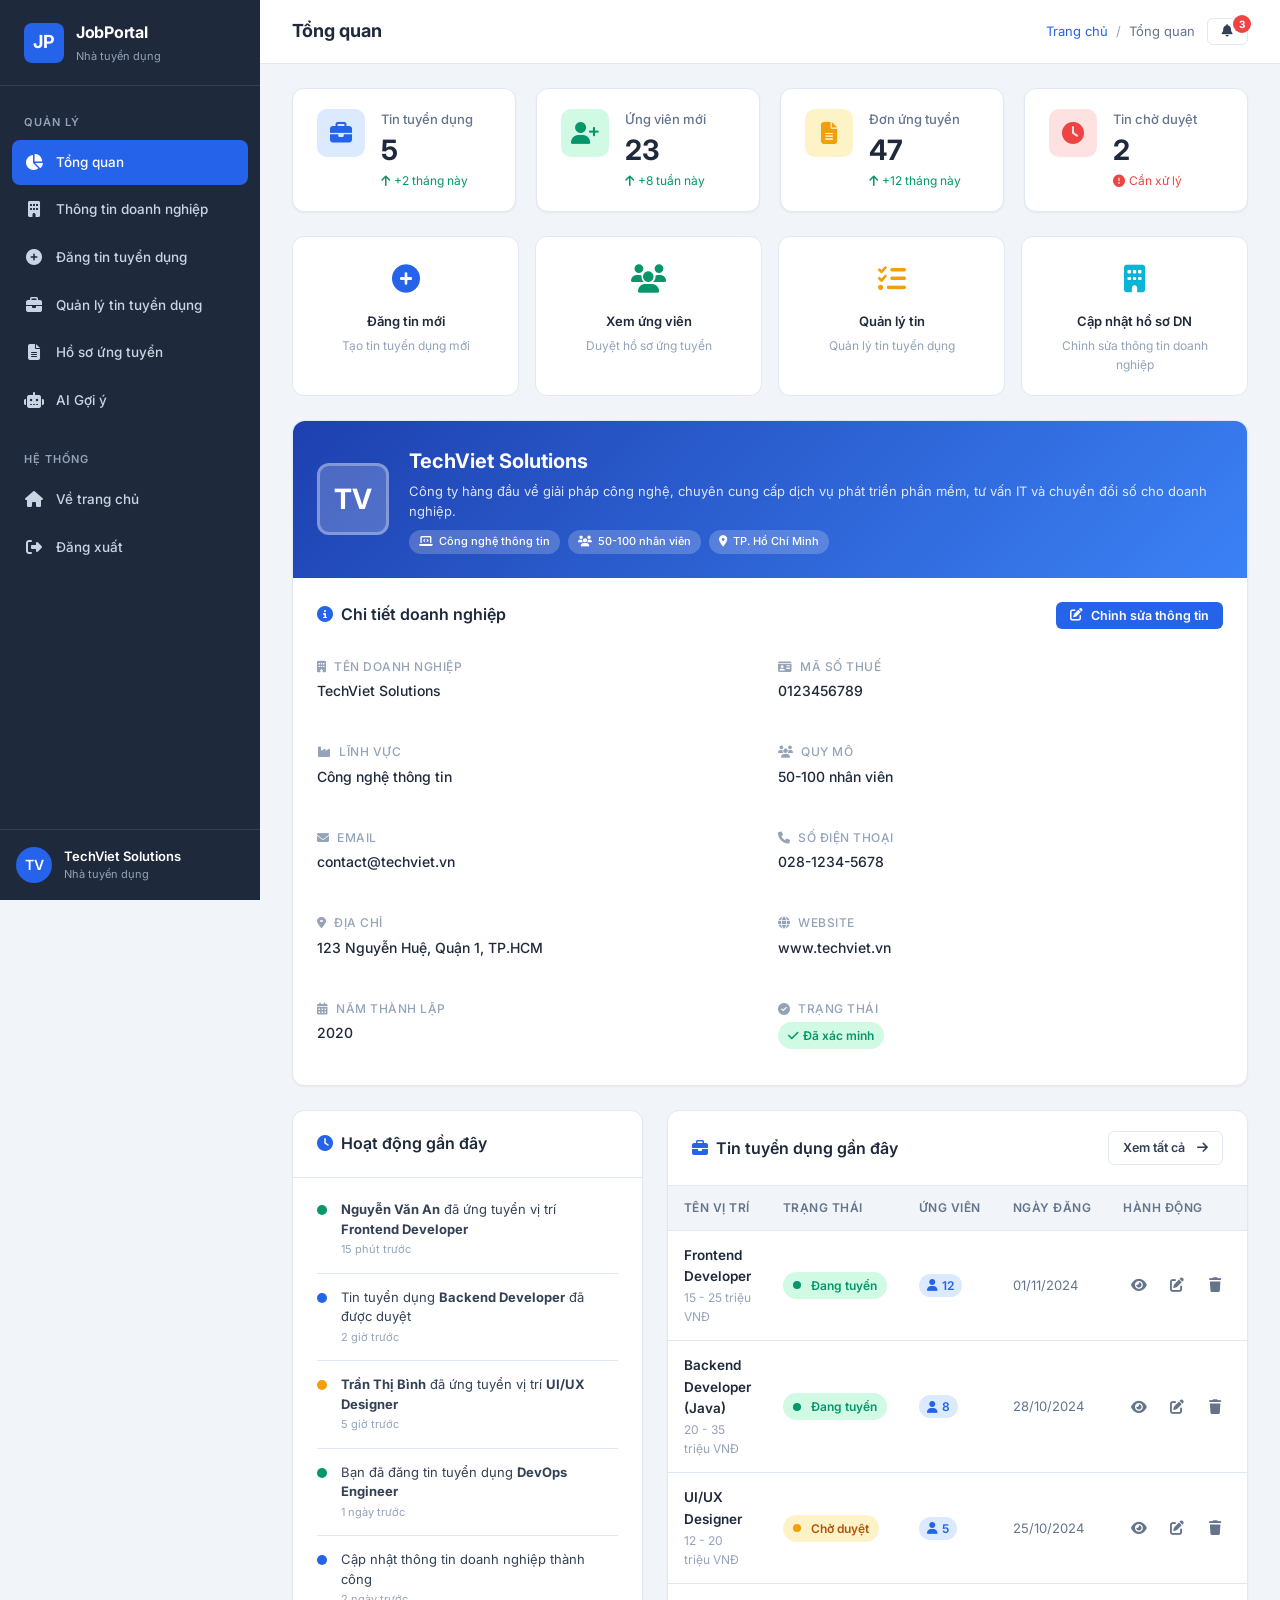
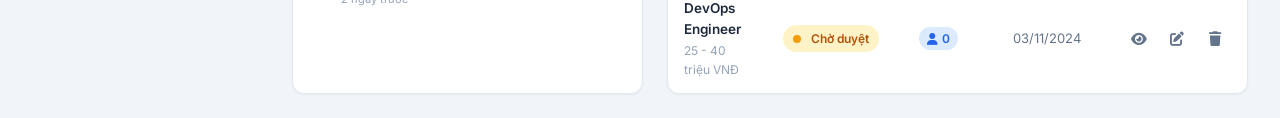
==== frontend/pages/company/dashboard.html @ b089b998 "feat(TV2): Hoàn thiện giao diện Doanh nghiệp và Tuyển dụng" ====
<!DOCTYPE html>
<html lang="vi">
<head>
  <meta charset="UTF-8">
  <meta name="viewport" content="width=device-width, initial-scale=1.0">
  <title>Tổng quan - Nhà tuyển dụng | JobPortal</title>
  <link rel="stylesheet" href="https://cdnjs.cloudflare.com/ajax/libs/font-awesome/6.5.1/css/all.min.css">
  <link rel="stylesheet" href="../../assets/css/style.css">
  <link rel="stylesheet" href="../../assets/css/company.css">
</head>
<body>
  <div class="layout">
    <!-- ========== SIDEBAR ========== -->
    <aside class="sidebar" id="sidebar">
      <div class="sidebar-brand">
        <div class="brand-icon">JP</div>
        <div>
          <h2>JobPortal</h2>
          <span>Nhà tuyển dụng</span>
        </div>
      </div>

      <nav class="sidebar-nav">
        <div class="nav-label">Quản lý</div>
        <a href="dashboard.html" class="active">
          <span class="nav-icon"><i class="fas fa-chart-pie"></i></span>
          Tổng quan
        </a>
        <a href="dashboard.html#company-info">
          <span class="nav-icon"><i class="fas fa-building"></i></span>
          Thông tin doanh nghiệp
        </a>
        <a href="post-job.html">
          <span class="nav-icon"><i class="fas fa-plus-circle"></i></span>
          Đăng tin tuyển dụng
        </a>
        <a href="manage-jobs.html">
          <span class="nav-icon"><i class="fas fa-briefcase"></i></span>
          Quản lý tin tuyển dụng
        </a>
        <a href="applications.html">
          <span class="nav-icon"><i class="fas fa-file-alt"></i></span>
          Hồ sơ ứng tuyển
        </a>
        <a href="ai-recommend.html">
          <span class="nav-icon"><i class="fas fa-robot"></i></span>
          AI Gợi ý
        </a>

        <div class="nav-label" style="margin-top: 16px;">Hệ thống</div>
        <a href="../../index.html">
          <span class="nav-icon"><i class="fas fa-home"></i></span>
          Về trang chủ
        </a>
        <a href="../auth/login.html">
          <span class="nav-icon"><i class="fas fa-sign-out-alt"></i></span>
          Đăng xuất
        </a>
      </nav>

      <div class="sidebar-user">
        <div class="user-avatar">TV</div>
        <div class="user-info">
          <div class="name">TechViet Solutions</div>
          <div class="role">Nhà tuyển dụng</div>
        </div>
      </div>
    </aside>

    <!-- ========== MAIN CONTENT ========== -->
    <main class="main-content">
      <!-- Top Header -->
      <header class="top-header">
        <div>
          <button class="btn-ghost sidebar-toggle" id="sidebarToggle" style="display:none; margin-right:8px; font-size:18px;">
            <i class="fas fa-bars"></i>
          </button>
          <h1 class="page-title">Tổng quan</h1>
        </div>
        <div class="header-actions">
          <div class="breadcrumb">
            <a href="../../index.html">Trang chủ</a>
            <span class="separator">/</span>
            <span>Tổng quan</span>
          </div>
          <button class="btn btn-sm btn-outline" id="headerNotifBtn" style="position: relative;">
            <i class="fas fa-bell"></i>
            <span style="position:absolute;top:-4px;right:-4px;width:18px;height:18px;background:var(--danger);color:#fff;border-radius:50%;font-size:10px;display:flex;align-items:center;justify-content:center;font-weight:700;">3</span>
          </button>
        </div>
      </header>

      <!-- Page Content -->
      <div class="page-content">

        <!-- ===== SECTION 1: Stats Overview ===== -->
        <div class="stats-grid">
          <div class="stat-card">
            <div class="stat-icon blue">
              <i class="fas fa-briefcase"></i>
            </div>
            <div class="stat-info">
              <h4>Tin tuyển dụng</h4>
              <div class="stat-value">5</div>
              <div class="stat-change positive">
                <i class="fas fa-arrow-up"></i> +2 tháng này
              </div>
            </div>
          </div>

          <div class="stat-card">
            <div class="stat-icon green">
              <i class="fas fa-user-plus"></i>
            </div>
            <div class="stat-info">
              <h4>Ứng viên mới</h4>
              <div class="stat-value">23</div>
              <div class="stat-change positive">
                <i class="fas fa-arrow-up"></i> +8 tuần này
              </div>
            </div>
          </div>

          <div class="stat-card">
            <div class="stat-icon yellow">
              <i class="fas fa-file-alt"></i>
            </div>
            <div class="stat-info">
              <h4>Đơn ứng tuyển</h4>
              <div class="stat-value">47</div>
              <div class="stat-change positive">
                <i class="fas fa-arrow-up"></i> +12 tháng này
              </div>
            </div>
          </div>

          <div class="stat-card">
            <div class="stat-icon red">
              <i class="fas fa-clock"></i>
            </div>
            <div class="stat-info">
              <h4>Tin chờ duyệt</h4>
              <div class="stat-value">2</div>
              <div class="stat-change negative">
                <i class="fas fa-exclamation-circle"></i> Cần xử lý
              </div>
            </div>
          </div>
        </div>

        <!-- ===== SECTION 2: Quick Actions ===== -->
        <div class="quick-actions">
          <a href="post-job.html" class="quick-action-card">
            <div class="qa-icon" style="color: var(--primary);">
              <i class="fas fa-plus-circle"></i>
            </div>
            <h4>Đăng tin mới</h4>
            <p>Tạo tin tuyển dụng mới</p>
          </a>

          <a href="applications.html" class="quick-action-card">
            <div class="qa-icon" style="color: var(--secondary);">
              <i class="fas fa-users"></i>
            </div>
            <h4>Xem ứng viên</h4>
            <p>Duyệt hồ sơ ứng tuyển</p>
          </a>

          <a href="manage-jobs.html" class="quick-action-card">
            <div class="qa-icon" style="color: var(--warning);">
              <i class="fas fa-tasks"></i>
            </div>
            <h4>Quản lý tin</h4>
            <p>Quản lý tin tuyển dụng</p>
          </a>

          <a href="#company-info" class="quick-action-card" onclick="scrollToCompanyInfo()">
            <div class="qa-icon" style="color: var(--info);">
              <i class="fas fa-building"></i>
            </div>
            <h4>Cập nhật hồ sơ DN</h4>
            <p>Chỉnh sửa thông tin doanh nghiệp</p>
          </a>
        </div>

        <!-- ===== SECTION 3: Company Profile (Thông tin doanh nghiệp) ===== -->
        <div class="card mb-24" id="company-info">
          <!-- Company Header with Gradient -->
          <div class="company-info-header">
            <div class="company-avatar">TV</div>
            <div class="company-meta">
              <h2>TechViet Solutions</h2>
              <p>Công ty hàng đầu về giải pháp công nghệ, chuyên cung cấp dịch vụ phát triển phần mềm, tư vấn IT và chuyển đổi số cho doanh nghiệp.</p>
              <div class="company-tags">
                <span class="tag"><i class="fas fa-laptop-code"></i>&nbsp; Công nghệ thông tin</span>
                <span class="tag"><i class="fas fa-users"></i>&nbsp; 50-100 nhân viên</span>
                <span class="tag"><i class="fas fa-map-marker-alt"></i>&nbsp; TP. Hồ Chí Minh</span>
              </div>
            </div>
          </div>

          <!-- Company Detail Body -->
          <div class="card-body">
            <div class="section-header mb-16">
              <h3><i class="fas fa-info-circle" style="color: var(--primary); margin-right: 8px;"></i>Chi tiết doanh nghiệp</h3>
              <button class="btn btn-sm btn-primary" id="editCompanyBtn" onclick="openEditModal()">
                <i class="fas fa-edit"></i> Chỉnh sửa thông tin
              </button>
            </div>

            <div class="company-detail-grid">
              <div class="company-detail-item">
                <div class="detail-label"><i class="fas fa-building" style="margin-right: 4px;"></i> Tên doanh nghiệp</div>
                <div class="detail-value" id="display-companyName">TechViet Solutions</div>
              </div>
              <div class="company-detail-item">
                <div class="detail-label"><i class="fas fa-id-card" style="margin-right: 4px;"></i> Mã số thuế</div>
                <div class="detail-value" id="display-taxCode">0123456789</div>
              </div>
              <div class="company-detail-item">
                <div class="detail-label"><i class="fas fa-industry" style="margin-right: 4px;"></i> Lĩnh vực</div>
                <div class="detail-value" id="display-industry">Công nghệ thông tin</div>
              </div>
              <div class="company-detail-item">
                <div class="detail-label"><i class="fas fa-users" style="margin-right: 4px;"></i> Quy mô</div>
                <div class="detail-value" id="display-companySize">50-100 nhân viên</div>
              </div>
              <div class="company-detail-item">
                <div class="detail-label"><i class="fas fa-envelope" style="margin-right: 4px;"></i> Email</div>
                <div class="detail-value" id="display-email">contact@techviet.vn</div>
              </div>
              <div class="company-detail-item">
                <div class="detail-label"><i class="fas fa-phone" style="margin-right: 4px;"></i> Số điện thoại</div>
                <div class="detail-value" id="display-phone">028-1234-5678</div>
              </div>
              <div class="company-detail-item">
                <div class="detail-label"><i class="fas fa-map-marker-alt" style="margin-right: 4px;"></i> Địa chỉ</div>
                <div class="detail-value" id="display-address">123 Nguyễn Huệ, Quận 1, TP.HCM</div>
              </div>
              <div class="company-detail-item">
                <div class="detail-label"><i class="fas fa-globe" style="margin-right: 4px;"></i> Website</div>
                <div class="detail-value" id="display-website">www.techviet.vn</div>
              </div>
              <div class="company-detail-item">
                <div class="detail-label"><i class="fas fa-calendar-alt" style="margin-right: 4px;"></i> Năm thành lập</div>
                <div class="detail-value" id="display-founded">2020</div>
              </div>
              <div class="company-detail-item">
                <div class="detail-label"><i class="fas fa-check-circle" style="margin-right: 4px;"></i> Trạng thái</div>
                <div class="detail-value"><span class="badge badge-success"><i class="fas fa-check"></i> Đã xác minh</span></div>
              </div>
            </div>
          </div>
        </div>

        <!-- ===== SECTION 4 & 5: Bottom Grid (Activity + Recent Jobs) ===== -->
        <div style="display: grid; grid-template-columns: 1fr 1.6fr; gap: 24px;">

          <!-- SECTION 4: Recent Activity -->
          <div class="card">
            <div class="card-header">
              <h3><i class="fas fa-clock" style="color: var(--primary); margin-right: 8px;"></i>Hoạt động gần đây</h3>
            </div>
            <div class="card-body" style="padding: 8px 24px;">
              <div class="activity-list">
                <div class="activity-item">
                  <div class="activity-dot green"></div>
                  <div class="activity-content">
                    <p><strong>Nguyễn Văn An</strong> đã ứng tuyển vị trí <strong>Frontend Developer</strong></p>
                    <div class="activity-time">15 phút trước</div>
                  </div>
                </div>
                <div class="activity-item">
                  <div class="activity-dot blue"></div>
                  <div class="activity-content">
                    <p>Tin tuyển dụng <strong>Backend Developer</strong> đã được duyệt</p>
                    <div class="activity-time">2 giờ trước</div>
                  </div>
                </div>
                <div class="activity-item">
                  <div class="activity-dot yellow"></div>
                  <div class="activity-content">
                    <p><strong>Trần Thị Bình</strong> đã ứng tuyển vị trí <strong>UI/UX Designer</strong></p>
                    <div class="activity-time">5 giờ trước</div>
                  </div>
                </div>
                <div class="activity-item">
                  <div class="activity-dot green"></div>
                  <div class="activity-content">
                    <p>Bạn đã đăng tin tuyển dụng <strong>DevOps Engineer</strong></p>
                    <div class="activity-time">1 ngày trước</div>
                  </div>
                </div>
                <div class="activity-item">
                  <div class="activity-dot blue"></div>
                  <div class="activity-content">
                    <p>Cập nhật thông tin doanh nghiệp thành công</p>
                    <div class="activity-time">2 ngày trước</div>
                  </div>
                </div>
              </div>
            </div>
          </div>

          <!-- SECTION 5: Recent Job Postings -->
          <div class="card">
            <div class="card-header">
              <h3><i class="fas fa-briefcase" style="color: var(--primary); margin-right: 8px;"></i>Tin tuyển dụng gần đây</h3>
              <a href="manage-jobs.html" class="btn btn-sm btn-outline">
                Xem tất cả <i class="fas fa-arrow-right" style="margin-left: 4px;"></i>
              </a>
            </div>
            <div class="card-body" style="padding: 0;">
              <div class="table-wrapper">
                <table class="data-table">
                  <thead>
                    <tr>
                      <th>Tên vị trí</th>
                      <th>Trạng thái</th>
                      <th>Ứng viên</th>
                      <th>Ngày đăng</th>
                      <th>Hành động</th>
                    </tr>
                  </thead>
                  <tbody>
                    <tr>
                      <td>
                        <div style="font-weight: 600; color: var(--dark);">Frontend Developer</div>
                        <div style="font-size: 12px; color: var(--text-muted);">15 - 25 triệu VNĐ</div>
                      </td>
                      <td><span class="badge badge-success"><span class="job-status-dot active"></span>Đang tuyển</span></td>
                      <td><span class="app-count"><i class="fas fa-user"></i> 12</span></td>
                      <td style="color: var(--text-secondary); font-size: 13px;">01/11/2024</td>
                      <td>
                        <div class="action-btns">
                          <button class="action-btn" title="Xem chi tiết"><i class="fas fa-eye"></i></button>
                          <button class="action-btn" title="Chỉnh sửa"><i class="fas fa-edit"></i></button>
                          <button class="action-btn delete" title="Xóa"><i class="fas fa-trash"></i></button>
                        </div>
                      </td>
                    </tr>
                    <tr>
                      <td>
                        <div style="font-weight: 600; color: var(--dark);">Backend Developer (Java)</div>
                        <div style="font-size: 12px; color: var(--text-muted);">20 - 35 triệu VNĐ</div>
                      </td>
                      <td><span class="badge badge-success"><span class="job-status-dot active"></span>Đang tuyển</span></td>
                      <td><span class="app-count"><i class="fas fa-user"></i> 8</span></td>
                      <td style="color: var(--text-secondary); font-size: 13px;">28/10/2024</td>
                      <td>
                        <div class="action-btns">
                          <button class="action-btn" title="Xem chi tiết"><i class="fas fa-eye"></i></button>
                          <button class="action-btn" title="Chỉnh sửa"><i class="fas fa-edit"></i></button>
                          <button class="action-btn delete" title="Xóa"><i class="fas fa-trash"></i></button>
                        </div>
                      </td>
                    </tr>
                    <tr>
                      <td>
                        <div style="font-weight: 600; color: var(--dark);">UI/UX Designer</div>
                        <div style="font-size: 12px; color: var(--text-muted);">12 - 20 triệu VNĐ</div>
                      </td>
                      <td><span class="badge badge-warning"><span class="job-status-dot pending"></span>Chờ duyệt</span></td>
                      <td><span class="app-count"><i class="fas fa-user"></i> 5</span></td>
                      <td style="color: var(--text-secondary); font-size: 13px;">25/10/2024</td>
                      <td>
                        <div class="action-btns">
                          <button class="action-btn" title="Xem chi tiết"><i class="fas fa-eye"></i></button>
                          <button class="action-btn" title="Chỉnh sửa"><i class="fas fa-edit"></i></button>
                          <button class="action-btn delete" title="Xóa"><i class="fas fa-trash"></i></button>
                        </div>
                      </td>
                    </tr>
                    <tr>
                      <td>
                        <div style="font-weight: 600; color: var(--dark);">DevOps Engineer</div>
                        <div style="font-size: 12px; color: var(--text-muted);">25 - 40 triệu VNĐ</div>
                      </td>
                      <td><span class="badge badge-warning"><span class="job-status-dot pending"></span>Chờ duyệt</span></td>
                      <td><span class="app-count"><i class="fas fa-user"></i> 0</span></td>
                      <td style="color: var(--text-secondary); font-size: 13px;">03/11/2024</td>
                      <td>
                        <div class="action-btns">
                          <button class="action-btn" title="Xem chi tiết"><i class="fas fa-eye"></i></button>
                          <button class="action-btn" title="Chỉnh sửa"><i class="fas fa-edit"></i></button>
                          <button class="action-btn delete" title="Xóa"><i class="fas fa-trash"></i></button>
                        </div>
                      </td>
                    </tr>
                  </tbody>
                </table>
              </div>
            </div>
          </div>
        </div>

      </div><!-- /.page-content -->
    </main>
  </div><!-- /.layout -->

  <!-- ========== MODAL: Chỉnh sửa thông tin doanh nghiệp ========== -->
  <div class="modal-overlay" id="editCompanyModal">
    <div class="modal" style="max-width: 640px;">
      <div class="modal-header">
        <h3><i class="fas fa-building" style="color: var(--primary); margin-right: 8px;"></i>Chỉnh sửa thông tin doanh nghiệp</h3>
        <button class="modal-close" onclick="closeEditModal()">
          <i class="fas fa-times"></i>
        </button>
      </div>
      <div class="modal-body">
        <form id="editCompanyForm" onsubmit="saveCompanyInfo(event)">
          <div class="form-row">
            <div class="form-group">
              <label>Tên doanh nghiệp <span class="required">*</span></label>
              <input type="text" class="form-control" id="edit-companyName" value="TechViet Solutions" required>
            </div>
            <div class="form-group">
              <label>Mã số thuế <span class="required">*</span></label>
              <input type="text" class="form-control" id="edit-taxCode" value="0123456789" required>
            </div>
          </div>

          <div class="form-row">
            <div class="form-group">
              <label>Lĩnh vực <span class="required">*</span></label>
              <select class="form-control" id="edit-industry">
                <option value="Công nghệ thông tin" selected>Công nghệ thông tin</option>
                <option value="Tài chính - Ngân hàng">Tài chính - Ngân hàng</option>
                <option value="Giáo dục - Đào tạo">Giáo dục - Đào tạo</option>
                <option value="Y tế - Sức khỏe">Y tế - Sức khỏe</option>
                <option value="Xây dựng - Bất động sản">Xây dựng - Bất động sản</option>
                <option value="Thương mại - Dịch vụ">Thương mại - Dịch vụ</option>
                <option value="Sản xuất - Chế tạo">Sản xuất - Chế tạo</option>
                <option value="Truyền thông - Marketing">Truyền thông - Marketing</option>
                <option value="Khác">Khác</option>
              </select>
            </div>
            <div class="form-group">
              <label>Quy mô <span class="required">*</span></label>
              <select class="form-control" id="edit-companySize">
                <option value="1-10 nhân viên">1-10 nhân viên</option>
                <option value="11-50 nhân viên">11-50 nhân viên</option>
                <option value="50-100 nhân viên" selected>50-100 nhân viên</option>
                <option value="100-300 nhân viên">100-300 nhân viên</option>
                <option value="300-500 nhân viên">300-500 nhân viên</option>
                <option value="500-1000 nhân viên">500-1000 nhân viên</option>
                <option value="Trên 1000 nhân viên">Trên 1000 nhân viên</option>
              </select>
            </div>
          </div>

          <div class="form-row">
            <div class="form-group">
              <label>Email <span class="required">*</span></label>
              <input type="email" class="form-control" id="edit-email" value="contact@techviet.vn" required>
            </div>
            <div class="form-group">
              <label>Số điện thoại <span class="required">*</span></label>
              <input type="tel" class="form-control" id="edit-phone" value="028-1234-5678" required>
            </div>
          </div>

          <div class="form-group">
            <label>Địa chỉ <span class="required">*</span></label>
            <input type="text" class="form-control" id="edit-address" value="123 Nguyễn Huệ, Quận 1, TP.HCM" required>
          </div>

          <div class="form-row">
            <div class="form-group">
              <label>Website</label>
              <input type="text" class="form-control" id="edit-website" value="www.techviet.vn" placeholder="https://example.com">
            </div>
            <div class="form-group">
              <label>Năm thành lập</label>
              <input type="number" class="form-control" id="edit-founded" value="2020" min="1900" max="2030">
            </div>
          </div>

          <div class="form-group">
            <label>Mô tả doanh nghiệp</label>
            <textarea class="form-control" id="edit-description" rows="3" placeholder="Giới thiệu ngắn về doanh nghiệp...">Công ty hàng đầu về giải pháp công nghệ, chuyên cung cấp dịch vụ phát triển phần mềm, tư vấn IT và chuyển đổi số cho doanh nghiệp.</textarea>
          </div>
        </form>
      </div>
      <div class="modal-footer">
        <button class="btn btn-outline" onclick="closeEditModal()">
          <i class="fas fa-times"></i> Hủy bỏ
        </button>
        <button class="btn btn-primary" onclick="saveCompanyInfo(event)">
          <i class="fas fa-save"></i> Lưu thay đổi
        </button>
      </div>
    </div>
  </div>

  <!-- ========== Toast Notification ========== -->
  <div id="toast" style="position:fixed;bottom:32px;right:32px;z-index:2000;opacity:0;transform:translateY(20px);transition:all .3s ease;pointer-events:none;"></div>

  <script src="../../assets/js/company.js"></script>
</body>
</html>
---- frontend/assets/css/style.css ----
/* ============================================
   GLOBAL STYLES - Hệ thống tuyển dụng Nhóm 8
   ============================================ */

/* Google Fonts */
@import url('https://fonts.googleapis.com/css2?family=Inter:wght@300;400;500;600;700&display=swap');

/* CSS Variables - Design System */
:root {
  /* Colors */
  --primary: #2563eb;
  --primary-dark: #1d4ed8;
  --primary-light: #dbeafe;
  --secondary: #059669;
  --secondary-light: #d1fae5;
  --warning: #f59e0b;
  --warning-light: #fef3c7;
  --danger: #ef4444;
  --danger-light: #fee2e2;
  --info: #06b6d4;
  --info-light: #cffafe;

  /* Neutrals */
  --dark: #1e293b;
  --dark-secondary: #334155;
  --text: #334155;
  --text-secondary: #64748b;
  --text-muted: #94a3b8;
  --border: #e2e8f0;
  --bg: #f1f5f9;
  --bg-white: #ffffff;

  /* Shadows */
  --shadow-sm: 0 1px 2px rgba(0, 0, 0, 0.05);
  --shadow: 0 1px 3px rgba(0, 0, 0, 0.1), 0 1px 2px rgba(0, 0, 0, 0.06);
  --shadow-md: 0 4px 6px -1px rgba(0, 0, 0, 0.1), 0 2px 4px -1px rgba(0, 0, 0, 0.06);
  --shadow-lg: 0 10px 15px -3px rgba(0, 0, 0, 0.1), 0 4px 6px -2px rgba(0, 0, 0, 0.05);

  /* Border Radius */
  --radius-sm: 6px;
  --radius: 8px;
  --radius-md: 10px;
  --radius-lg: 12px;
  --radius-xl: 16px;

  /* Spacing */
  --sidebar-width: 260px;

  /* Transitions */
  --transition: all 0.2s ease;
}

/* Reset */
*,
*::before,
*::after {
  margin: 0;
  padding: 0;
  box-sizing: border-box;
}

html {
  font-size: 14px;
  scroll-behavior: smooth;
}

body {
  font-family: 'Inter', -apple-system, BlinkMacSystemFont, 'Segoe UI', Roboto, sans-serif;
  color: var(--text);
  background: var(--bg);
  line-height: 1.6;
  -webkit-font-smoothing: antialiased;
}

a {
  text-decoration: none;
  color: inherit;
}

img {
  max-width: 100%;
  height: auto;
}

ul, ol {
  list-style: none;
}

button {
  cursor: pointer;
  border: none;
  background: none;
  font-family: inherit;
}

input, select, textarea {
  font-family: inherit;
  font-size: inherit;
}

/* ============================================
   LAYOUT - Sidebar + Main Content
   ============================================ */
.layout {
  display: flex;
  min-height: 100vh;
}

/* Sidebar */
.sidebar {
  width: var(--sidebar-width);
  background: var(--dark);
  color: #fff;
  position: fixed;
  top: 0;
  left: 0;
  bottom: 0;
  display: flex;
  flex-direction: column;
  z-index: 100;
  transition: var(--transition);
}

.sidebar-brand {
  padding: 20px 24px;
  border-bottom: 1px solid rgba(255, 255, 255, 0.1);
  display: flex;
  align-items: center;
  gap: 12px;
}

.sidebar-brand .brand-icon {
  width: 40px;
  height: 40px;
  background: var(--primary);
  border-radius: var(--radius);
  display: flex;
  align-items: center;
  justify-content: center;
  font-size: 18px;
  font-weight: 700;
}

.sidebar-brand h2 {
  font-size: 16px;
  font-weight: 700;
  letter-spacing: -0.3px;
}

.sidebar-brand span {
  font-size: 11px;
  color: var(--text-muted);
  display: block;
  margin-top: 2px;
}

.sidebar-nav {
  flex: 1;
  padding: 16px 12px;
  overflow-y: auto;
}

.sidebar-nav .nav-label {
  font-size: 11px;
  text-transform: uppercase;
  letter-spacing: 1px;
  color: var(--text-muted);
  padding: 12px 12px 8px;
  font-weight: 600;
}

.sidebar-nav a {
  display: flex;
  align-items: center;
  gap: 12px;
  padding: 10px 12px;
  border-radius: var(--radius);
  color: #cbd5e1;
  font-size: 13.5px;
  font-weight: 500;
  transition: var(--transition);
  margin-bottom: 2px;
}

.sidebar-nav a:hover {
  background: rgba(255, 255, 255, 0.08);
  color: #fff;
}

.sidebar-nav a.active {
  background: var(--primary);
  color: #fff;
}

.sidebar-nav a .nav-icon {
  width: 20px;
  text-align: center;
  font-size: 16px;
  flex-shrink: 0;
}

.sidebar-user {
  padding: 16px 16px;
  border-top: 1px solid rgba(255, 255, 255, 0.1);
  display: flex;
  align-items: center;
  gap: 12px;
}

.sidebar-user .user-avatar {
  width: 36px;
  height: 36px;
  border-radius: 50%;
  background: var(--primary);
  display: flex;
  align-items: center;
  justify-content: center;
  font-weight: 600;
  font-size: 14px;
}

.sidebar-user .user-info {
  flex: 1;
  min-width: 0;
}

.sidebar-user .user-info .name {
  font-size: 13px;
  font-weight: 600;
  white-space: nowrap;
  overflow: hidden;
  text-overflow: ellipsis;
}

.sidebar-user .user-info .role {
  font-size: 11px;
  color: var(--text-muted);
}

/* Main Content */
.main-content {
  flex: 1;
  margin-left: var(--sidebar-width);
  min-height: 100vh;
}

/* Top Header */
.top-header {
  background: var(--bg-white);
  border-bottom: 1px solid var(--border);
  padding: 0 32px;
  height: 64px;
  display: flex;
  align-items: center;
  justify-content: space-between;
  position: sticky;
  top: 0;
  z-index: 50;
}

.top-header .page-title {
  font-size: 18px;
  font-weight: 700;
  color: var(--dark);
}

.top-header .header-actions {
  display: flex;
  align-items: center;
  gap: 12px;
}

.breadcrumb {
  display: flex;
  align-items: center;
  gap: 8px;
  font-size: 13px;
  color: var(--text-secondary);
}

.breadcrumb a {
  color: var(--primary);
}

.breadcrumb .separator {
  color: var(--text-muted);
}

/* Page Content */
.page-content {
  padding: 24px 32px;
}

/* ============================================
   COMPONENTS
   ============================================ */

/* Cards */
.card {
  background: var(--bg-white);
  border: 1px solid var(--border);
  border-radius: var(--radius-lg);
  box-shadow: var(--shadow-sm);
}

.card-header {
  padding: 20px 24px;
  border-bottom: 1px solid var(--border);
  display: flex;
  align-items: center;
  justify-content: space-between;
}

.card-header h3 {
  font-size: 16px;
  font-weight: 600;
  color: var(--dark);
}

.card-body {
  padding: 24px;
}

.card-footer {
  padding: 16px 24px;
  border-top: 1px solid var(--border);
  display: flex;
  align-items: center;
  justify-content: flex-end;
  gap: 12px;
}

/* Stat Cards */
.stats-grid {
  display: grid;
  grid-template-columns: repeat(auto-fit, minmax(220px, 1fr));
  gap: 20px;
  margin-bottom: 24px;
}

.stat-card {
  background: var(--bg-white);
  border: 1px solid var(--border);
  border-radius: var(--radius-lg);
  padding: 20px 24px;
  display: flex;
  align-items: flex-start;
  gap: 16px;
  box-shadow: var(--shadow-sm);
  transition: var(--transition);
}

.stat-card:hover {
  box-shadow: var(--shadow-md);
  transform: translateY(-1px);
}

.stat-card .stat-icon {
  width: 48px;
  height: 48px;
  border-radius: var(--radius-md);
  display: flex;
  align-items: center;
  justify-content: center;
  font-size: 22px;
  flex-shrink: 0;
}

.stat-card .stat-icon.blue {
  background: var(--primary-light);
  color: var(--primary);
}

.stat-card .stat-icon.green {
  background: var(--secondary-light);
  color: var(--secondary);
}

.stat-card .stat-icon.yellow {
  background: var(--warning-light);
  color: var(--warning);
}

.stat-card .stat-icon.red {
  background: var(--danger-light);
  color: var(--danger);
}

.stat-card .stat-info h4 {
  font-size: 13px;
  font-weight: 500;
  color: var(--text-secondary);
  margin-bottom: 4px;
}

.stat-card .stat-info .stat-value {
  font-size: 28px;
  font-weight: 700;
  color: var(--dark);
  line-height: 1.2;
}

.stat-card .stat-info .stat-change {
  font-size: 12px;
  margin-top: 4px;
  display: flex;
  align-items: center;
  gap: 4px;
}

.stat-change.positive {
  color: var(--secondary);
}

.stat-change.negative {
  color: var(--danger);
}

/* Buttons */
.btn {
  display: inline-flex;
  align-items: center;
  justify-content: center;
  gap: 8px;
  padding: 10px 20px;
  border-radius: var(--radius);
  font-size: 13.5px;
  font-weight: 600;
  transition: var(--transition);
  white-space: nowrap;
  cursor: pointer;
  border: none;
}

.btn-sm {
  padding: 6px 14px;
  font-size: 12.5px;
  border-radius: var(--radius-sm);
}

.btn-lg {
  padding: 12px 28px;
  font-size: 15px;
}

.btn-primary {
  background: var(--primary);
  color: #fff;
}

.btn-primary:hover {
  background: var(--primary-dark);
  box-shadow: var(--shadow-md);
}

.btn-success {
  background: var(--secondary);
  color: #fff;
}

.btn-success:hover {
  background: #047857;
}

.btn-warning {
  background: var(--warning);
  color: #fff;
}

.btn-danger {
  background: var(--danger);
  color: #fff;
}

.btn-danger:hover {
  background: #dc2626;
}

.btn-outline {
  background: transparent;
  border: 1.5px solid var(--border);
  color: var(--text);
}

.btn-outline:hover {
  border-color: var(--primary);
  color: var(--primary);
  background: var(--primary-light);
}

.btn-ghost {
  background: transparent;
  color: var(--text-secondary);
}

.btn-ghost:hover {
  background: var(--bg);
  color: var(--text);
}

/* Forms */
.form-group {
  margin-bottom: 20px;
}

.form-group label {
  display: block;
  font-size: 13px;
  font-weight: 600;
  color: var(--dark);
  margin-bottom: 6px;
}

.form-group label .required {
  color: var(--danger);
  margin-left: 2px;
}

.form-group .form-hint {
  font-size: 12px;
  color: var(--text-muted);
  margin-top: 4px;
}

.form-control {
  width: 100%;
  padding: 10px 14px;
  border: 1.5px solid var(--border);
  border-radius: var(--radius);
  font-size: 13.5px;
  color: var(--text);
  background: var(--bg-white);
  transition: var(--transition);
  outline: none;
}

.form-control:focus {
  border-color: var(--primary);
  box-shadow: 0 0 0 3px rgba(37, 99, 235, 0.1);
}

.form-control::placeholder {
  color: var(--text-muted);
}

textarea.form-control {
  resize: vertical;
  min-height: 100px;
}

select.form-control {
  appearance: none;
  background-image: url("data:image/svg+xml,%3Csvg xmlns='http://www.w3.org/2000/svg' width='12' height='12' viewBox='0 0 12 12'%3E%3Cpath fill='%2364748b' d='M6 8.825L.35 3.175l.7-.7L6 7.425l4.95-4.95.7.7z'/%3E%3C/svg%3E");
  background-repeat: no-repeat;
  background-position: right 12px center;
  padding-right: 36px;
}

.form-row {
  display: grid;
  grid-template-columns: 1fr 1fr;
  gap: 16px;
}

.form-row-3 {
  display: grid;
  grid-template-columns: 1fr 1fr 1fr;
  gap: 16px;
}

/* Tables */
.table-wrapper {
  overflow-x: auto;
}

.data-table {
  width: 100%;
  border-collapse: separate;
  border-spacing: 0;
}

.data-table thead th {
  background: var(--bg);
  padding: 12px 16px;
  font-size: 12px;
  font-weight: 600;
  text-transform: uppercase;
  letter-spacing: 0.5px;
  color: var(--text-secondary);
  text-align: left;
  border-bottom: 1px solid var(--border);
  white-space: nowrap;
}

.data-table tbody td {
  padding: 14px 16px;
  border-bottom: 1px solid var(--border);
  font-size: 13.5px;
  vertical-align: middle;
}

.data-table tbody tr:hover {
  background: #f8fafc;
}

.data-table tbody tr:last-child td {
  border-bottom: none;
}

/* Badges */
.badge {
  display: inline-flex;
  align-items: center;
  gap: 4px;
  padding: 4px 10px;
  border-radius: 100px;
  font-size: 12px;
  font-weight: 600;
  white-space: nowrap;
}

.badge-primary {
  background: var(--primary-light);
  color: var(--primary);
}

.badge-success {
  background: var(--secondary-light);
  color: var(--secondary);
}

.badge-warning {
  background: var(--warning-light);
  color: #b45309;
}

.badge-danger {
  background: var(--danger-light);
  color: var(--danger);
}

.badge-info {
  background: var(--info-light);
  color: #0891b2;
}

.badge-gray {
  background: #f1f5f9;
  color: var(--text-secondary);
}

/* Action Buttons */
.action-btns {
  display: flex;
  align-items: center;
  gap: 6px;
}

.action-btn {
  width: 32px;
  height: 32px;
  border-radius: var(--radius-sm);
  display: inline-flex;
  align-items: center;
  justify-content: center;
  transition: var(--transition);
  color: var(--text-secondary);
  font-size: 14px;
}

.action-btn:hover {
  background: var(--bg);
  color: var(--primary);
}

.action-btn.delete:hover {
  background: var(--danger-light);
  color: var(--danger);
}

/* Search & Filter Bar */
.toolbar {
  display: flex;
  align-items: center;
  justify-content: space-between;
  gap: 16px;
  margin-bottom: 20px;
  flex-wrap: wrap;
}

.toolbar-left {
  display: flex;
  align-items: center;
  gap: 12px;
  flex: 1;
}

.toolbar-right {
  display: flex;
  align-items: center;
  gap: 12px;
}

.search-box {
  position: relative;
  flex: 1;
  max-width: 360px;
}

.search-box input {
  width: 100%;
  padding: 9px 14px 9px 40px;
  border: 1.5px solid var(--border);
  border-radius: var(--radius);
  font-size: 13.5px;
  outline: none;
  transition: var(--transition);
}

.search-box input:focus {
  border-color: var(--primary);
  box-shadow: 0 0 0 3px rgba(37, 99, 235, 0.1);
}

.search-box .search-icon {
  position: absolute;
  left: 14px;
  top: 50%;
  transform: translateY(-50%);
  color: var(--text-muted);
  font-size: 14px;
}

/* Filter select */
.filter-select {
  padding: 9px 32px 9px 14px;
  border: 1.5px solid var(--border);
  border-radius: var(--radius);
  font-size: 13px;
  color: var(--text);
  background: var(--bg-white);
  appearance: none;
  background-image: url("data:image/svg+xml,%3Csvg xmlns='http://www.w3.org/2000/svg' width='12' height='12' viewBox='0 0 12 12'%3E%3Cpath fill='%2364748b' d='M6 8.825L.35 3.175l.7-.7L6 7.425l4.95-4.95.7.7z'/%3E%3C/svg%3E");
  background-repeat: no-repeat;
  background-position: right 10px center;
  outline: none;
  cursor: pointer;
}

/* Tabs */
.tabs {
  display: flex;
  border-bottom: 2px solid var(--border);
  margin-bottom: 24px;
  gap: 0;
}

.tab {
  padding: 12px 20px;
  font-size: 13.5px;
  font-weight: 500;
  color: var(--text-secondary);
  border-bottom: 2px solid transparent;
  margin-bottom: -2px;
  transition: var(--transition);
  cursor: pointer;
}

.tab:hover {
  color: var(--primary);
}

.tab.active {
  color: var(--primary);
  border-bottom-color: var(--primary);
  font-weight: 600;
}

/* Empty State */
.empty-state {
  text-align: center;
  padding: 60px 20px;
  color: var(--text-muted);
}

.empty-state .empty-icon {
  font-size: 48px;
  margin-bottom: 16px;
  opacity: 0.5;
}

.empty-state h4 {
  font-size: 16px;
  color: var(--text-secondary);
  margin-bottom: 8px;
}

.empty-state p {
  font-size: 13px;
  max-width: 360px;
  margin: 0 auto 20px;
}

/* Modal */
.modal-overlay {
  position: fixed;
  inset: 0;
  background: rgba(0, 0, 0, 0.5);
  display: flex;
  align-items: center;
  justify-content: center;
  z-index: 1000;
  opacity: 0;
  visibility: hidden;
  transition: var(--transition);
}

.modal-overlay.active {
  opacity: 1;
  visibility: visible;
}

.modal {
  background: var(--bg-white);
  border-radius: var(--radius-xl);
  width: 90%;
  max-width: 560px;
  max-height: 85vh;
  overflow-y: auto;
  box-shadow: var(--shadow-lg);
  transform: translateY(20px);
  transition: var(--transition);
}

.modal-overlay.active .modal {
  transform: translateY(0);
}

.modal-header {
  padding: 20px 24px;
  border-bottom: 1px solid var(--border);
  display: flex;
  align-items: center;
  justify-content: space-between;
}

.modal-header h3 {
  font-size: 16px;
  font-weight: 600;
}

.modal-close {
  width: 32px;
  height: 32px;
  border-radius: var(--radius-sm);
  display: flex;
  align-items: center;
  justify-content: center;
  color: var(--text-secondary);
  transition: var(--transition);
  font-size: 18px;
}

.modal-close:hover {
  background: var(--bg);
}

.modal-body {
  padding: 24px;
}

.modal-footer {
  padding: 16px 24px;
  border-top: 1px solid var(--border);
  display: flex;
  justify-content: flex-end;
  gap: 12px;
}

/* Pagination */
.pagination {
  display: flex;
  align-items: center;
  justify-content: space-between;
  padding: 16px 0;
}

.pagination-info {
  font-size: 13px;
  color: var(--text-secondary);
}

.pagination-btns {
  display: flex;
  gap: 4px;
}

.pagination-btns button {
  width: 36px;
  height: 36px;
  border-radius: var(--radius-sm);
  display: flex;
  align-items: center;
  justify-content: center;
  font-size: 13px;
  font-weight: 500;
  color: var(--text);
  transition: var(--transition);
  border: 1px solid var(--border);
  background: var(--bg-white);
}

.pagination-btns button:hover {
  border-color: var(--primary);
  color: var(--primary);
}

.pagination-btns button.active {
  background: var(--primary);
  border-color: var(--primary);
  color: #fff;
}

/* Toast / Alerts */
.alert {
  padding: 14px 20px;
  border-radius: var(--radius);
  font-size: 13.5px;
  margin-bottom: 16px;
  display: flex;
  align-items: center;
  gap: 10px;
}

.alert-success {
  background: var(--secondary-light);
  color: #065f46;
  border: 1px solid #a7f3d0;
}

.alert-warning {
  background: var(--warning-light);
  color: #92400e;
  border: 1px solid #fde68a;
}

.alert-danger {
  background: var(--danger-light);
  color: #991b1b;
  border: 1px solid #fecaca;
}

.alert-info {
  background: var(--info-light);
  color: #155e75;
  border: 1px solid #a5f3fc;
}

/* File Upload */
.file-upload {
  border: 2px dashed var(--border);
  border-radius: var(--radius-lg);
  padding: 40px 20px;
  text-align: center;
  cursor: pointer;
  transition: var(--transition);
}

.file-upload:hover {
  border-color: var(--primary);
  background: #f8fafc;
}

.file-upload .upload-icon {
  font-size: 36px;
  color: var(--text-muted);
  margin-bottom: 12px;
}

.file-upload p {
  font-size: 13px;
  color: var(--text-secondary);
}

.file-upload .upload-btn {
  color: var(--primary);
  font-weight: 600;
}

/* Logo Preview */
.logo-preview {
  width: 100px;
  height: 100px;
  border-radius: var(--radius-lg);
  border: 2px dashed var(--border);
  display: flex;
  align-items: center;
  justify-content: center;
  cursor: pointer;
  overflow: hidden;
  transition: var(--transition);
  background: var(--bg);
}

.logo-preview:hover {
  border-color: var(--primary);
}

.logo-preview img {
  width: 100%;
  height: 100%;
  object-fit: cover;
}

/* Utility */
.text-primary { color: var(--primary) !important; }
.text-success { color: var(--secondary) !important; }
.text-warning { color: var(--warning) !important; }
.text-danger { color: var(--danger) !important; }
.text-muted { color: var(--text-muted) !important; }

.fw-500 { font-weight: 500; }
.fw-600 { font-weight: 600; }
.fw-700 { font-weight: 700; }

.d-flex { display: flex; }
.align-center { align-items: center; }
.justify-between { justify-content: space-between; }
.gap-8 { gap: 8px; }
.gap-12 { gap: 12px; }
.gap-16 { gap: 16px; }
.gap-24 { gap: 24px; }

.mt-8 { margin-top: 8px; }
.mt-16 { margin-top: 16px; }
.mt-24 { margin-top: 24px; }
.mb-8 { margin-bottom: 8px; }
.mb-16 { margin-bottom: 16px; }
.mb-24 { margin-bottom: 24px; }

/* Responsive */
@media (max-width: 1024px) {
  .sidebar {
    transform: translateX(-100%);
  }

  .sidebar.open {
    transform: translateX(0);
  }

  .main-content {
    margin-left: 0;
  }

  .form-row {
    grid-template-columns: 1fr;
  }

  .form-row-3 {
    grid-template-columns: 1fr;
  }
}

@media (max-width: 768px) {
  .page-content {
    padding: 16px;
  }

  .top-header {
    padding: 0 16px;
  }

  .stats-grid {
    grid-template-columns: 1fr;
  }
}
---- frontend/assets/css/company.css ----
/* ============================================
   COMPANY STYLES - Giao diện doanh nghiệp
   ============================================ */

/* Company Profile Card */
.company-profile-card {
  display: grid;
  grid-template-columns: auto 1fr;
  gap: 24px;
  align-items: flex-start;
}

.company-logo-section {
  text-align: center;
}

.company-logo-section .logo-preview {
  width: 120px;
  height: 120px;
  margin-bottom: 12px;
}

.company-logo-section .change-logo-btn {
  font-size: 12px;
  color: var(--primary);
  font-weight: 600;
  cursor: pointer;
}

.company-logo-section .change-logo-btn:hover {
  text-decoration: underline;
}

/* Company Info Header */
.company-info-header {
  display: flex;
  align-items: center;
  gap: 20px;
  padding: 24px;
  background: linear-gradient(135deg, #1e40af 0%, #3b82f6 100%);
  border-radius: var(--radius-lg) var(--radius-lg) 0 0;
  color: #fff;
}

.company-info-header .company-avatar {
  width: 72px;
  height: 72px;
  border-radius: var(--radius-lg);
  background: rgba(255, 255, 255, 0.2);
  display: flex;
  align-items: center;
  justify-content: center;
  font-size: 28px;
  font-weight: 700;
  border: 3px solid rgba(255, 255, 255, 0.3);
  flex-shrink: 0;
}

.company-info-header .company-meta h2 {
  font-size: 20px;
  font-weight: 700;
  margin-bottom: 4px;
}

.company-info-header .company-meta p {
  opacity: 0.85;
  font-size: 13px;
}

.company-info-header .company-meta .company-tags {
  display: flex;
  gap: 8px;
  margin-top: 8px;
}

.company-info-header .company-meta .company-tags .tag {
  padding: 3px 10px;
  background: rgba(255, 255, 255, 0.2);
  border-radius: 100px;
  font-size: 11px;
  font-weight: 500;
}

/* Company Detail Grid */
.company-detail-grid {
  display: grid;
  grid-template-columns: 1fr 1fr;
  gap: 16px;
}

.company-detail-item {
  padding: 12px 0;
}

.company-detail-item .detail-label {
  font-size: 12px;
  color: var(--text-muted);
  font-weight: 500;
  text-transform: uppercase;
  letter-spacing: 0.5px;
  margin-bottom: 4px;
}

.company-detail-item .detail-value {
  font-size: 14px;
  color: var(--dark);
  font-weight: 500;
}

/* Job Card List */
.job-card {
  background: var(--bg-white);
  border: 1px solid var(--border);
  border-radius: var(--radius-lg);
  padding: 20px 24px;
  transition: var(--transition);
  margin-bottom: 12px;
}

.job-card:hover {
  box-shadow: var(--shadow-md);
  border-color: var(--primary);
}

.job-card-header {
  display: flex;
  align-items: flex-start;
  justify-content: space-between;
  margin-bottom: 12px;
}

.job-card-header .job-title {
  font-size: 15px;
  font-weight: 600;
  color: var(--dark);
  margin-bottom: 4px;
}

.job-card-header .job-company {
  font-size: 13px;
  color: var(--text-secondary);
}

.job-card-tags {
  display: flex;
  flex-wrap: wrap;
  gap: 8px;
  margin-bottom: 12px;
}

.job-card-tags .job-tag {
  padding: 4px 10px;
  background: var(--bg);
  border-radius: 100px;
  font-size: 12px;
  color: var(--text-secondary);
  display: flex;
  align-items: center;
  gap: 4px;
}

.job-card-footer {
  display: flex;
  align-items: center;
  justify-content: space-between;
  padding-top: 12px;
  border-top: 1px solid var(--border);
}

.job-card-footer .job-salary {
  font-size: 15px;
  font-weight: 700;
  color: var(--primary);
}

.job-card-footer .job-date {
  font-size: 12px;
  color: var(--text-muted);
}

/* Job Post Form Enhancements */
.salary-range {
  display: grid;
  grid-template-columns: 1fr auto 1fr;
  gap: 12px;
  align-items: center;
}

.salary-range .separator {
  color: var(--text-muted);
  font-weight: 500;
}

.skills-input-wrapper {
  display: flex;
  flex-wrap: wrap;
  gap: 8px;
  padding: 8px 12px;
  border: 1.5px solid var(--border);
  border-radius: var(--radius);
  min-height: 44px;
  cursor: text;
  transition: var(--transition);
}

.skills-input-wrapper:focus-within {
  border-color: var(--primary);
  box-shadow: 0 0 0 3px rgba(37, 99, 235, 0.1);
}

.skills-input-wrapper .skill-tag {
  display: inline-flex;
  align-items: center;
  gap: 4px;
  padding: 4px 10px;
  background: var(--primary-light);
  color: var(--primary);
  border-radius: 100px;
  font-size: 12px;
  font-weight: 500;
}

.skills-input-wrapper .skill-tag .remove-skill {
  cursor: pointer;
  opacity: 0.7;
  font-size: 14px;
}

.skills-input-wrapper .skill-tag .remove-skill:hover {
  opacity: 1;
}

.skills-input-wrapper input {
  border: none;
  outline: none;
  flex: 1;
  min-width: 120px;
  font-size: 13px;
  padding: 4px 0;
}

/* Manage Jobs Table */
.job-status-dot {
  width: 8px;
  height: 8px;
  border-radius: 50%;
  display: inline-block;
  margin-right: 6px;
}

.job-status-dot.active { background: var(--secondary); }
.job-status-dot.pending { background: var(--warning); }
.job-status-dot.closed { background: var(--text-muted); }
.job-status-dot.rejected { background: var(--danger); }

/* Application count badge in job list */
.app-count {
  display: inline-flex;
  align-items: center;
  gap: 4px;
  padding: 2px 8px;
  background: var(--primary-light);
  color: var(--primary);
  border-radius: 100px;
  font-size: 12px;
  font-weight: 600;
}

/* Quick Actions */
.quick-actions {
  display: grid;
  grid-template-columns: repeat(auto-fit, minmax(200px, 1fr));
  gap: 16px;
  margin-bottom: 24px;
}

.quick-action-card {
  padding: 20px;
  border: 1.5px solid var(--border);
  border-radius: var(--radius-lg);
  text-align: center;
  cursor: pointer;
  transition: var(--transition);
  background: var(--bg-white);
}

.quick-action-card:hover {
  border-color: var(--primary);
  background: var(--primary-light);
  transform: translateY(-2px);
  box-shadow: var(--shadow-md);
}

.quick-action-card .qa-icon {
  font-size: 28px;
  margin-bottom: 10px;
}

.quick-action-card h4 {
  font-size: 13px;
  font-weight: 600;
  color: var(--dark);
}

.quick-action-card p {
  font-size: 12px;
  color: var(--text-muted);
  margin-top: 4px;
}

/* Recent Activity */
.activity-list {
  list-style: none;
}

.activity-item {
  display: flex;
  gap: 14px;
  padding: 14px 0;
  border-bottom: 1px solid var(--border);
}

.activity-item:last-child {
  border-bottom: none;
}

.activity-item .activity-dot {
  width: 10px;
  height: 10px;
  border-radius: 50%;
  margin-top: 5px;
  flex-shrink: 0;
}

.activity-item .activity-dot.blue { background: var(--primary); }
.activity-item .activity-dot.green { background: var(--secondary); }
.activity-item .activity-dot.yellow { background: var(--warning); }

.activity-item .activity-content p {
  font-size: 13px;
  color: var(--text);
  line-height: 1.5;
}

.activity-item .activity-content .activity-time {
  font-size: 11px;
  color: var(--text-muted);
  margin-top: 2px;
}

/* Section divider */
.section-header {
  display: flex;
  align-items: center;
  justify-content: space-between;
  margin-bottom: 16px;
}

.section-header h3 {
  font-size: 16px;
  font-weight: 600;
  color: var(--dark);
}

/* Preview Card */
.preview-section {
  background: var(--bg);
  border-radius: var(--radius-lg);
  padding: 24px;
  margin-top: 24px;
}

.preview-section h4 {
  font-size: 14px;
  font-weight: 600;
  color: var(--dark);
  margin-bottom: 16px;
  display: flex;
  align-items: center;
  gap: 8px;
}

/* Steps Indicator */
.form-steps {
  display: flex;
  align-items: center;
  justify-content: center;
  gap: 0;
  margin-bottom: 32px;
}

.form-step {
  display: flex;
  align-items: center;
  gap: 8px;
}

.form-step .step-number {
  width: 32px;
  height: 32px;
  border-radius: 50%;
  display: flex;
  align-items: center;
  justify-content: center;
  font-size: 13px;
  font-weight: 600;
  border: 2px solid var(--border);
  color: var(--text-muted);
  background: var(--bg-white);
  transition: var(--transition);
}

.form-step .step-label {
  font-size: 13px;
  font-weight: 500;
  color: var(--text-muted);
}

.form-step.active .step-number {
  background: var(--primary);
  border-color: var(--primary);
  color: #fff;
}

.form-step.active .step-label {
  color: var(--primary);
  font-weight: 600;
}

.form-step.completed .step-number {
  background: var(--secondary);
  border-color: var(--secondary);
  color: #fff;
}

.step-connector {
  width: 60px;
  height: 2px;
  background: var(--border);
  margin: 0 8px;
}

.step-connector.active {
  background: var(--primary);
}

/* Description editor toolbar */
.editor-toolbar {
  display: flex;
  gap: 4px;
  padding: 8px 12px;
  background: var(--bg);
  border: 1.5px solid var(--border);
  border-bottom: none;
  border-radius: var(--radius) var(--radius) 0 0;
}

.editor-toolbar button {
  width: 32px;
  height: 32px;
  border-radius: var(--radius-sm);
  display: flex;
  align-items: center;
  justify-content: center;
  font-size: 14px;
  color: var(--text-secondary);
  transition: var(--transition);
}

.editor-toolbar button:hover {
  background: var(--bg-white);
  color: var(--dark);
}

.editor-toolbar + textarea.form-control {
  border-top-left-radius: 0;
  border-top-right-radius: 0;
}

@media (max-width: 768px) {
  .company-profile-card {
    grid-template-columns: 1fr;
    text-align: center;
  }

  .company-detail-grid {
    grid-template-columns: 1fr;
  }

  .salary-range {
    grid-template-columns: 1fr;
  }

  .job-card-header {
    flex-direction: column;
    gap: 8px;
  }

  .job-card-footer {
    flex-direction: column;
    gap: 8px;
    align-items: flex-start;
  }
}
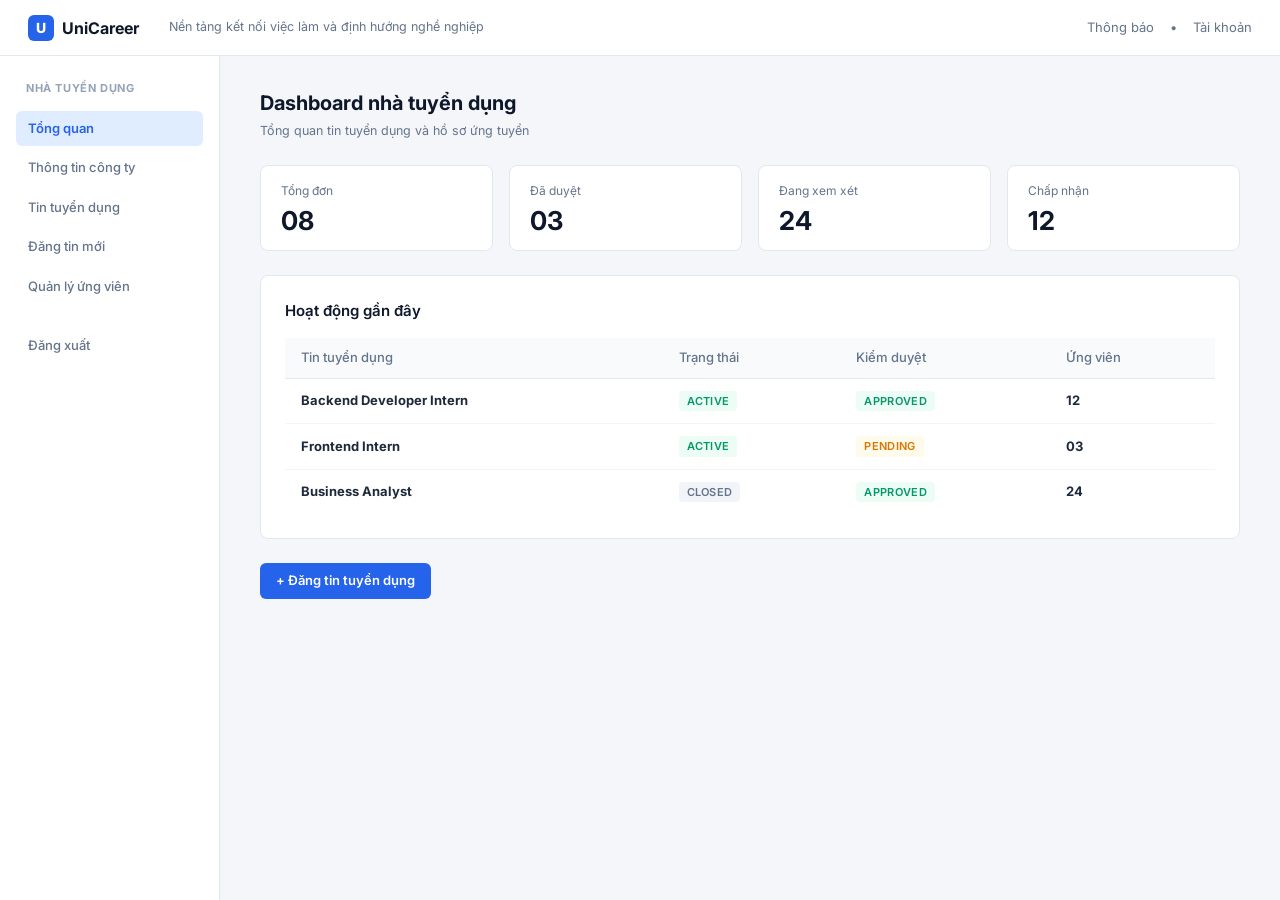
==== commit e4ae6d46: "feat(TV2): Hoàn thiện giao diện Doanh nghiệp và Tuyển dụng chuẩn Figma" ====
--- a/frontend/pages/company/dashboard.html
+++ b/frontend/pages/company/dashboard.html
@@ -3,498 +3,117 @@
 <head>
   <meta charset="UTF-8">
   <meta name="viewport" content="width=device-width, initial-scale=1.0">
-  <title>Tổng quan - Nhà tuyển dụng | JobPortal</title>
-  <link rel="stylesheet" href="https://cdnjs.cloudflare.com/ajax/libs/font-awesome/6.5.1/css/all.min.css">
+  <title>Dashboard nhà tuyển dụng - UniCareer</title>
   <link rel="stylesheet" href="../../assets/css/style.css">
   <link rel="stylesheet" href="../../assets/css/company.css">
 </head>
 <body>
-  <div class="layout">
-    <!-- ========== SIDEBAR ========== -->
-    <aside class="sidebar" id="sidebar">
-      <div class="sidebar-brand">
-        <div class="brand-icon">JP</div>
-        <div>
-          <h2>JobPortal</h2>
-          <span>Nhà tuyển dụng</span>
+
+  <!-- TOPBAR CHUẨN FIGMA -->
+  <header class="topbar">
+    <div class="topbar-left">
+      <a href="../../index.html" class="brand-logo">
+        <div class="brand-icon">U</div>
+        <span>UniCareer</span>
+      </a>
+      <span class="topbar-slogan" style="margin-left: 20px;">Nền tảng kết nối việc làm và định hướng nghề nghiệp</span>
+    </div>
+    <div class="topbar-right">
+      <a href="#">Thông báo</a>
+      <span>•</span>
+      <a href="company-info.html">Tài khoản</a>
+    </div>
+  </header>
+
+  <!-- APP CONTAINER -->
+  <div class="app-container">
+    
+    <!-- SIDEBAR NHÀ TUYỂN DỤNG -->
+    <aside class="app-sidebar">
+      <div class="sidebar-role-title">Nhà tuyển dụng</div>
+      <ul class="sidebar-menu">
+        <li><a href="dashboard.html" class="active">Tổng quan</a></li>
+        <li><a href="company-info.html">Thông tin công ty</a></li>
+        <li><a href="manage-jobs.html">Tin tuyển dụng</a></li>
+        <li><a href="post-job.html">Đăng tin mới</a></li>
+        <li><a href="applications.html">Quản lý ứng viên</a></li>
+        <li style="margin-top: 20px;"><a href="../auth/login.html">Đăng xuất</a></li>
+      </ul>
+    </aside>
+
+    <!-- MAIN CONTENT -->
+    <main class="app-main">
+      
+      <!-- PAGE HEADER -->
+      <div class="page-header">
+        <h1 class="page-title">Dashboard nhà tuyển dụng</h1>
+        <p class="page-subtitle">Tổng quan tin tuyển dụng và hồ sơ ứng tuyển</p>
+      </div>
+
+      <!-- 4 STAT BOXES (FIGMA SCREEN 11) -->
+      <div class="stats-grid">
+        <div class="stat-box">
+          <div class="stat-box-label">Tổng đơn</div>
+          <div class="stat-box-number">08</div>
+        </div>
+        <div class="stat-box">
+          <div class="stat-box-label">Đã duyệt</div>
+          <div class="stat-box-number">03</div>
+        </div>
+        <div class="stat-box">
+          <div class="stat-box-label">Đang xem xét</div>
+          <div class="stat-box-number">24</div>
+        </div>
+        <div class="stat-box">
+          <div class="stat-box-label">Chấp nhận</div>
+          <div class="stat-box-number">12</div>
         </div>
       </div>
 
-      <nav class="sidebar-nav">
-        <div class="nav-label">Quản lý</div>
-        <a href="dashboard.html" class="active">
-          <span class="nav-icon"><i class="fas fa-chart-pie"></i></span>
-          Tổng quan
-        </a>
-        <a href="dashboard.html#company-info">
-          <span class="nav-icon"><i class="fas fa-building"></i></span>
-          Thông tin doanh nghiệp
-        </a>
-        <a href="post-job.html">
-          <span class="nav-icon"><i class="fas fa-plus-circle"></i></span>
-          Đăng tin tuyển dụng
-        </a>
-        <a href="manage-jobs.html">
-          <span class="nav-icon"><i class="fas fa-briefcase"></i></span>
-          Quản lý tin tuyển dụng
-        </a>
-        <a href="applications.html">
-          <span class="nav-icon"><i class="fas fa-file-alt"></i></span>
-          Hồ sơ ứng tuyển
-        </a>
-        <a href="ai-recommend.html">
-          <span class="nav-icon"><i class="fas fa-robot"></i></span>
-          AI Gợi ý
-        </a>
-
-        <div class="nav-label" style="margin-top: 16px;">Hệ thống</div>
-        <a href="../../index.html">
-          <span class="nav-icon"><i class="fas fa-home"></i></span>
-          Về trang chủ
-        </a>
-        <a href="../auth/login.html">
-          <span class="nav-icon"><i class="fas fa-sign-out-alt"></i></span>
-          Đăng xuất
-        </a>
-      </nav>
-
-      <div class="sidebar-user">
-        <div class="user-avatar">TV</div>
-        <div class="user-info">
-          <div class="name">TechViet Solutions</div>
-          <div class="role">Nhà tuyển dụng</div>
+      <!-- CONTENT CARD: HOẠT ĐỘNG GẦN ĐÂY -->
+      <div class="content-card">
+        <h3 class="card-title">Hoạt động gần đây</h3>
+        <div class="table-responsive">
+          <table class="table-custom">
+            <thead>
+              <tr>
+                <th>Tin tuyển dụng</th>
+                <th>Trạng thái</th>
+                <th>Kiểm duyệt</th>
+                <th>Ứng viên</th>
+              </tr>
+            </thead>
+            <tbody>
+              <tr>
+                <td><strong>Backend Developer Intern</strong></td>
+                <td><span class="badge badge-active">ACTIVE</span></td>
+                <td><span class="badge badge-approved">APPROVED</span></td>
+                <td><strong>12</strong></td>
+              </tr>
+              <tr>
+                <td><strong>Frontend Intern</strong></td>
+                <td><span class="badge badge-active">ACTIVE</span></td>
+                <td><span class="badge badge-pending">PENDING</span></td>
+                <td><strong>03</strong></td>
+              </tr>
+              <tr>
+                <td><strong>Business Analyst</strong></td>
+                <td><span class="badge badge-closed">CLOSED</span></td>
+                <td><span class="badge badge-approved">APPROVED</span></td>
+                <td><strong>24</strong></td>
+              </tr>
+            </tbody>
+          </table>
         </div>
       </div>
-    </aside>
 
-    <!-- ========== MAIN CONTENT ========== -->
-    <main class="main-content">
-      <!-- Top Header -->
-      <header class="top-header">
-        <div>
-          <button class="btn-ghost sidebar-toggle" id="sidebarToggle" style="display:none; margin-right:8px; font-size:18px;">
-            <i class="fas fa-bars"></i>
-          </button>
-          <h1 class="page-title">Tổng quan</h1>
-        </div>
-        <div class="header-actions">
-          <div class="breadcrumb">
-            <a href="../../index.html">Trang chủ</a>
-            <span class="separator">/</span>
-            <span>Tổng quan</span>
-          </div>
-          <button class="btn btn-sm btn-outline" id="headerNotifBtn" style="position: relative;">
-            <i class="fas fa-bell"></i>
-            <span style="position:absolute;top:-4px;right:-4px;width:18px;height:18px;background:var(--danger);color:#fff;border-radius:50%;font-size:10px;display:flex;align-items:center;justify-content:center;font-weight:700;">3</span>
-          </button>
-        </div>
-      </header>
+      <!-- NÚT ĐĂNG TIN TUYỂN DỤNG (FIGMA) -->
+      <div>
+        <a href="post-job.html" class="btn btn-primary">+ Đăng tin tuyển dụng</a>
+      </div>
 
-      <!-- Page Content -->
-      <div class="page-content">
-
-        <!-- ===== SECTION 1: Stats Overview ===== -->
-        <div class="stats-grid">
-          <div class="stat-card">
-            <div class="stat-icon blue">
-              <i class="fas fa-briefcase"></i>
-            </div>
-            <div class="stat-info">
-              <h4>Tin tuyển dụng</h4>
-              <div class="stat-value">5</div>
-              <div class="stat-change positive">
-                <i class="fas fa-arrow-up"></i> +2 tháng này
-              </div>
-            </div>
-          </div>
-
-          <div class="stat-card">
-            <div class="stat-icon green">
-              <i class="fas fa-user-plus"></i>
-            </div>
-            <div class="stat-info">
-              <h4>Ứng viên mới</h4>
-              <div class="stat-value">23</div>
-              <div class="stat-change positive">
-                <i class="fas fa-arrow-up"></i> +8 tuần này
-              </div>
-            </div>
-          </div>
-
-          <div class="stat-card">
-            <div class="stat-icon yellow">
-              <i class="fas fa-file-alt"></i>
-            </div>
-            <div class="stat-info">
-              <h4>Đơn ứng tuyển</h4>
-              <div class="stat-value">47</div>
-              <div class="stat-change positive">
-                <i class="fas fa-arrow-up"></i> +12 tháng này
-              </div>
-            </div>
-          </div>
-
-          <div class="stat-card">
-            <div class="stat-icon red">
-              <i class="fas fa-clock"></i>
-            </div>
-            <div class="stat-info">
-              <h4>Tin chờ duyệt</h4>
-              <div class="stat-value">2</div>
-              <div class="stat-change negative">
-                <i class="fas fa-exclamation-circle"></i> Cần xử lý
-              </div>
-            </div>
-          </div>
-        </div>
-
-        <!-- ===== SECTION 2: Quick Actions ===== -->
-        <div class="quick-actions">
-          <a href="post-job.html" class="quick-action-card">
-            <div class="qa-icon" style="color: var(--primary);">
-              <i class="fas fa-plus-circle"></i>
-            </div>
-            <h4>Đăng tin mới</h4>
-            <p>Tạo tin tuyển dụng mới</p>
-          </a>
-
-          <a href="applications.html" class="quick-action-card">
-            <div class="qa-icon" style="color: var(--secondary);">
-              <i class="fas fa-users"></i>
-            </div>
-            <h4>Xem ứng viên</h4>
-            <p>Duyệt hồ sơ ứng tuyển</p>
-          </a>
-
-          <a href="manage-jobs.html" class="quick-action-card">
-            <div class="qa-icon" style="color: var(--warning);">
-              <i class="fas fa-tasks"></i>
-            </div>
-            <h4>Quản lý tin</h4>
-            <p>Quản lý tin tuyển dụng</p>
-          </a>
-
-          <a href="#company-info" class="quick-action-card" onclick="scrollToCompanyInfo()">
-            <div class="qa-icon" style="color: var(--info);">
-              <i class="fas fa-building"></i>
-            </div>
-            <h4>Cập nhật hồ sơ DN</h4>
-            <p>Chỉnh sửa thông tin doanh nghiệp</p>
-          </a>
-        </div>
-
-        <!-- ===== SECTION 3: Company Profile (Thông tin doanh nghiệp) ===== -->
-        <div class="card mb-24" id="company-info">
-          <!-- Company Header with Gradient -->
-          <div class="company-info-header">
-            <div class="company-avatar">TV</div>
-            <div class="company-meta">
-              <h2>TechViet Solutions</h2>
-              <p>Công ty hàng đầu về giải pháp công nghệ, chuyên cung cấp dịch vụ phát triển phần mềm, tư vấn IT và chuyển đổi số cho doanh nghiệp.</p>
-              <div class="company-tags">
-                <span class="tag"><i class="fas fa-laptop-code"></i>&nbsp; Công nghệ thông tin</span>
-                <span class="tag"><i class="fas fa-users"></i>&nbsp; 50-100 nhân viên</span>
-                <span class="tag"><i class="fas fa-map-marker-alt"></i>&nbsp; TP. Hồ Chí Minh</span>
-              </div>
-            </div>
-          </div>
-
-          <!-- Company Detail Body -->
-          <div class="card-body">
-            <div class="section-header mb-16">
-              <h3><i class="fas fa-info-circle" style="color: var(--primary); margin-right: 8px;"></i>Chi tiết doanh nghiệp</h3>
-              <button class="btn btn-sm btn-primary" id="editCompanyBtn" onclick="openEditModal()">
-                <i class="fas fa-edit"></i> Chỉnh sửa thông tin
-              </button>
-            </div>
-
-            <div class="company-detail-grid">
-              <div class="company-detail-item">
-                <div class="detail-label"><i class="fas fa-building" style="margin-right: 4px;"></i> Tên doanh nghiệp</div>
-                <div class="detail-value" id="display-companyName">TechViet Solutions</div>
-              </div>
-              <div class="company-detail-item">
-                <div class="detail-label"><i class="fas fa-id-card" style="margin-right: 4px;"></i> Mã số thuế</div>
-                <div class="detail-value" id="display-taxCode">0123456789</div>
-              </div>
-              <div class="company-detail-item">
-                <div class="detail-label"><i class="fas fa-industry" style="margin-right: 4px;"></i> Lĩnh vực</div>
-                <div class="detail-value" id="display-industry">Công nghệ thông tin</div>
-              </div>
-              <div class="company-detail-item">
-                <div class="detail-label"><i class="fas fa-users" style="margin-right: 4px;"></i> Quy mô</div>
-                <div class="detail-value" id="display-companySize">50-100 nhân viên</div>
-              </div>
-              <div class="company-detail-item">
-                <div class="detail-label"><i class="fas fa-envelope" style="margin-right: 4px;"></i> Email</div>
-                <div class="detail-value" id="display-email">contact@techviet.vn</div>
-              </div>
-              <div class="company-detail-item">
-                <div class="detail-label"><i class="fas fa-phone" style="margin-right: 4px;"></i> Số điện thoại</div>
-                <div class="detail-value" id="display-phone">028-1234-5678</div>
-              </div>
-              <div class="company-detail-item">
-                <div class="detail-label"><i class="fas fa-map-marker-alt" style="margin-right: 4px;"></i> Địa chỉ</div>
-                <div class="detail-value" id="display-address">123 Nguyễn Huệ, Quận 1, TP.HCM</div>
-              </div>
-              <div class="company-detail-item">
-                <div class="detail-label"><i class="fas fa-globe" style="margin-right: 4px;"></i> Website</div>
-                <div class="detail-value" id="display-website">www.techviet.vn</div>
-              </div>
-              <div class="company-detail-item">
-                <div class="detail-label"><i class="fas fa-calendar-alt" style="margin-right: 4px;"></i> Năm thành lập</div>
-                <div class="detail-value" id="display-founded">2020</div>
-              </div>
-              <div class="company-detail-item">
-                <div class="detail-label"><i class="fas fa-check-circle" style="margin-right: 4px;"></i> Trạng thái</div>
-                <div class="detail-value"><span class="badge badge-success"><i class="fas fa-check"></i> Đã xác minh</span></div>
-              </div>
-            </div>
-          </div>
-        </div>
-
-        <!-- ===== SECTION 4 & 5: Bottom Grid (Activity + Recent Jobs) ===== -->
-        <div style="display: grid; grid-template-columns: 1fr 1.6fr; gap: 24px;">
-
-          <!-- SECTION 4: Recent Activity -->
-          <div class="card">
-            <div class="card-header">
-              <h3><i class="fas fa-clock" style="color: var(--primary); margin-right: 8px;"></i>Hoạt động gần đây</h3>
-            </div>
-            <div class="card-body" style="padding: 8px 24px;">
-              <div class="activity-list">
-                <div class="activity-item">
-                  <div class="activity-dot green"></div>
-                  <div class="activity-content">
-                    <p><strong>Nguyễn Văn An</strong> đã ứng tuyển vị trí <strong>Frontend Developer</strong></p>
-                    <div class="activity-time">15 phút trước</div>
-                  </div>
-                </div>
-                <div class="activity-item">
-                  <div class="activity-dot blue"></div>
-                  <div class="activity-content">
-                    <p>Tin tuyển dụng <strong>Backend Developer</strong> đã được duyệt</p>
-                    <div class="activity-time">2 giờ trước</div>
-                  </div>
-                </div>
-                <div class="activity-item">
-                  <div class="activity-dot yellow"></div>
-                  <div class="activity-content">
-                    <p><strong>Trần Thị Bình</strong> đã ứng tuyển vị trí <strong>UI/UX Designer</strong></p>
-                    <div class="activity-time">5 giờ trước</div>
-                  </div>
-                </div>
-                <div class="activity-item">
-                  <div class="activity-dot green"></div>
-                  <div class="activity-content">
-                    <p>Bạn đã đăng tin tuyển dụng <strong>DevOps Engineer</strong></p>
-                    <div class="activity-time">1 ngày trước</div>
-                  </div>
-                </div>
-                <div class="activity-item">
-                  <div class="activity-dot blue"></div>
-                  <div class="activity-content">
-                    <p>Cập nhật thông tin doanh nghiệp thành công</p>
-                    <div class="activity-time">2 ngày trước</div>
-                  </div>
-                </div>
-              </div>
-            </div>
-          </div>
-
-          <!-- SECTION 5: Recent Job Postings -->
-          <div class="card">
-            <div class="card-header">
-              <h3><i class="fas fa-briefcase" style="color: var(--primary); margin-right: 8px;"></i>Tin tuyển dụng gần đây</h3>
-              <a href="manage-jobs.html" class="btn btn-sm btn-outline">
-                Xem tất cả <i class="fas fa-arrow-right" style="margin-left: 4px;"></i>
-              </a>
-            </div>
-            <div class="card-body" style="padding: 0;">
-              <div class="table-wrapper">
-                <table class="data-table">
-                  <thead>
-                    <tr>
-                      <th>Tên vị trí</th>
-                      <th>Trạng thái</th>
-                      <th>Ứng viên</th>
-                      <th>Ngày đăng</th>
-                      <th>Hành động</th>
-                    </tr>
-                  </thead>
-                  <tbody>
-                    <tr>
-                      <td>
-                        <div style="font-weight: 600; color: var(--dark);">Frontend Developer</div>
-                        <div style="font-size: 12px; color: var(--text-muted);">15 - 25 triệu VNĐ</div>
-                      </td>
-                      <td><span class="badge badge-success"><span class="job-status-dot active"></span>Đang tuyển</span></td>
-                      <td><span class="app-count"><i class="fas fa-user"></i> 12</span></td>
-                      <td style="color: var(--text-secondary); font-size: 13px;">01/11/2024</td>
-                      <td>
-                        <div class="action-btns">
-                          <button class="action-btn" title="Xem chi tiết"><i class="fas fa-eye"></i></button>
-                          <button class="action-btn" title="Chỉnh sửa"><i class="fas fa-edit"></i></button>
-                          <button class="action-btn delete" title="Xóa"><i class="fas fa-trash"></i></button>
-                        </div>
-                      </td>
-                    </tr>
-                    <tr>
-                      <td>
-                        <div style="font-weight: 600; color: var(--dark);">Backend Developer (Java)</div>
-                        <div style="font-size: 12px; color: var(--text-muted);">20 - 35 triệu VNĐ</div>
-                      </td>
-                      <td><span class="badge badge-success"><span class="job-status-dot active"></span>Đang tuyển</span></td>
-                      <td><span class="app-count"><i class="fas fa-user"></i> 8</span></td>
-                      <td style="color: var(--text-secondary); font-size: 13px;">28/10/2024</td>
-                      <td>
-                        <div class="action-btns">
-                          <button class="action-btn" title="Xem chi tiết"><i class="fas fa-eye"></i></button>
-                          <button class="action-btn" title="Chỉnh sửa"><i class="fas fa-edit"></i></button>
-                          <button class="action-btn delete" title="Xóa"><i class="fas fa-trash"></i></button>
-                        </div>
-                      </td>
-                    </tr>
-                    <tr>
-                      <td>
-                        <div style="font-weight: 600; color: var(--dark);">UI/UX Designer</div>
-                        <div style="font-size: 12px; color: var(--text-muted);">12 - 20 triệu VNĐ</div>
-                      </td>
-                      <td><span class="badge badge-warning"><span class="job-status-dot pending"></span>Chờ duyệt</span></td>
-                      <td><span class="app-count"><i class="fas fa-user"></i> 5</span></td>
-                      <td style="color: var(--text-secondary); font-size: 13px;">25/10/2024</td>
-                      <td>
-                        <div class="action-btns">
-                          <button class="action-btn" title="Xem chi tiết"><i class="fas fa-eye"></i></button>
-                          <button class="action-btn" title="Chỉnh sửa"><i class="fas fa-edit"></i></button>
-                          <button class="action-btn delete" title="Xóa"><i class="fas fa-trash"></i></button>
-                        </div>
-                      </td>
-                    </tr>
-                    <tr>
-                      <td>
-                        <div style="font-weight: 600; color: var(--dark);">DevOps Engineer</div>
-                        <div style="font-size: 12px; color: var(--text-muted);">25 - 40 triệu VNĐ</div>
-                      </td>
-                      <td><span class="badge badge-warning"><span class="job-status-dot pending"></span>Chờ duyệt</span></td>
-                      <td><span class="app-count"><i class="fas fa-user"></i> 0</span></td>
-                      <td style="color: var(--text-secondary); font-size: 13px;">03/11/2024</td>
-                      <td>
-                        <div class="action-btns">
-                          <button class="action-btn" title="Xem chi tiết"><i class="fas fa-eye"></i></button>
-                          <button class="action-btn" title="Chỉnh sửa"><i class="fas fa-edit"></i></button>
-                          <button class="action-btn delete" title="Xóa"><i class="fas fa-trash"></i></button>
-                        </div>
-                      </td>
-                    </tr>
-                  </tbody>
-                </table>
-              </div>
-            </div>
-          </div>
-        </div>
-
-      </div><!-- /.page-content -->
     </main>
-  </div><!-- /.layout -->
-
-  <!-- ========== MODAL: Chỉnh sửa thông tin doanh nghiệp ========== -->
-  <div class="modal-overlay" id="editCompanyModal">
-    <div class="modal" style="max-width: 640px;">
-      <div class="modal-header">
-        <h3><i class="fas fa-building" style="color: var(--primary); margin-right: 8px;"></i>Chỉnh sửa thông tin doanh nghiệp</h3>
-        <button class="modal-close" onclick="closeEditModal()">
-          <i class="fas fa-times"></i>
-        </button>
-      </div>
-      <div class="modal-body">
-        <form id="editCompanyForm" onsubmit="saveCompanyInfo(event)">
-          <div class="form-row">
-            <div class="form-group">
-              <label>Tên doanh nghiệp <span class="required">*</span></label>
-              <input type="text" class="form-control" id="edit-companyName" value="TechViet Solutions" required>
-            </div>
-            <div class="form-group">
-              <label>Mã số thuế <span class="required">*</span></label>
-              <input type="text" class="form-control" id="edit-taxCode" value="0123456789" required>
-            </div>
-          </div>
-
-          <div class="form-row">
-            <div class="form-group">
-              <label>Lĩnh vực <span class="required">*</span></label>
-              <select class="form-control" id="edit-industry">
-                <option value="Công nghệ thông tin" selected>Công nghệ thông tin</option>
-                <option value="Tài chính - Ngân hàng">Tài chính - Ngân hàng</option>
-                <option value="Giáo dục - Đào tạo">Giáo dục - Đào tạo</option>
-                <option value="Y tế - Sức khỏe">Y tế - Sức khỏe</option>
-                <option value="Xây dựng - Bất động sản">Xây dựng - Bất động sản</option>
-                <option value="Thương mại - Dịch vụ">Thương mại - Dịch vụ</option>
-                <option value="Sản xuất - Chế tạo">Sản xuất - Chế tạo</option>
-                <option value="Truyền thông - Marketing">Truyền thông - Marketing</option>
-                <option value="Khác">Khác</option>
-              </select>
-            </div>
-            <div class="form-group">
-              <label>Quy mô <span class="required">*</span></label>
-              <select class="form-control" id="edit-companySize">
-                <option value="1-10 nhân viên">1-10 nhân viên</option>
-                <option value="11-50 nhân viên">11-50 nhân viên</option>
-                <option value="50-100 nhân viên" selected>50-100 nhân viên</option>
-                <option value="100-300 nhân viên">100-300 nhân viên</option>
-                <option value="300-500 nhân viên">300-500 nhân viên</option>
-                <option value="500-1000 nhân viên">500-1000 nhân viên</option>
-                <option value="Trên 1000 nhân viên">Trên 1000 nhân viên</option>
-              </select>
-            </div>
-          </div>
-
-          <div class="form-row">
-            <div class="form-group">
-              <label>Email <span class="required">*</span></label>
-              <input type="email" class="form-control" id="edit-email" value="contact@techviet.vn" required>
-            </div>
-            <div class="form-group">
-              <label>Số điện thoại <span class="required">*</span></label>
-              <input type="tel" class="form-control" id="edit-phone" value="028-1234-5678" required>
-            </div>
-          </div>
-
-          <div class="form-group">
-            <label>Địa chỉ <span class="required">*</span></label>
-            <input type="text" class="form-control" id="edit-address" value="123 Nguyễn Huệ, Quận 1, TP.HCM" required>
-          </div>
-
-          <div class="form-row">
-            <div class="form-group">
-              <label>Website</label>
-              <input type="text" class="form-control" id="edit-website" value="www.techviet.vn" placeholder="https://example.com">
-            </div>
-            <div class="form-group">
-              <label>Năm thành lập</label>
-              <input type="number" class="form-control" id="edit-founded" value="2020" min="1900" max="2030">
-            </div>
-          </div>
-
-          <div class="form-group">
-            <label>Mô tả doanh nghiệp</label>
-            <textarea class="form-control" id="edit-description" rows="3" placeholder="Giới thiệu ngắn về doanh nghiệp...">Công ty hàng đầu về giải pháp công nghệ, chuyên cung cấp dịch vụ phát triển phần mềm, tư vấn IT và chuyển đổi số cho doanh nghiệp.</textarea>
-          </div>
-        </form>
-      </div>
-      <div class="modal-footer">
-        <button class="btn btn-outline" onclick="closeEditModal()">
-          <i class="fas fa-times"></i> Hủy bỏ
-        </button>
-        <button class="btn btn-primary" onclick="saveCompanyInfo(event)">
-          <i class="fas fa-save"></i> Lưu thay đổi
-        </button>
-      </div>
-    </div>
   </div>
-
-  <!-- ========== Toast Notification ========== -->
-  <div id="toast" style="position:fixed;bottom:32px;right:32px;z-index:2000;opacity:0;transform:translateY(20px);transition:all .3s ease;pointer-events:none;"></div>
 
   <script src="../../assets/js/company.js"></script>
 </body>
--- a/frontend/assets/css/style.css
+++ b/frontend/assets/css/style.css
@@ -1,74 +1,54 @@
-/* ============================================
-   GLOBAL STYLES - Hệ thống tuyển dụng Nhóm 8
-   ============================================ */
-
-/* Google Fonts */
-@import url('https://fonts.googleapis.com/css2?family=Inter:wght@300;400;500;600;700&display=swap');
-
-/* CSS Variables - Design System */
+/* ========================================================
+   UNICAREER DESIGN SYSTEM - CHUẨN FIGMA NHÓM 8
+   ======================================================== */
+@import url('https://fonts.googleapis.com/css2?family=Inter:wght@400;500;600;700&display=swap');
+
 :root {
-  /* Colors */
+  /* Brand Colors */
   --primary: #2563eb;
-  --primary-dark: #1d4ed8;
-  --primary-light: #dbeafe;
-  --secondary: #059669;
-  --secondary-light: #d1fae5;
-  --warning: #f59e0b;
-  --warning-light: #fef3c7;
-  --danger: #ef4444;
-  --danger-light: #fee2e2;
-  --info: #06b6d4;
-  --info-light: #cffafe;
-
-  /* Neutrals */
-  --dark: #1e293b;
-  --dark-secondary: #334155;
-  --text: #334155;
-  --text-secondary: #64748b;
-  --text-muted: #94a3b8;
+  --primary-hover: #1d4ed8;
+  --primary-light: #e0ecff;
+  --primary-focus: rgba(37, 99, 235, 0.15);
+
+  /* Status Colors */
+  --status-active: #059669;
+  --status-active-bg: #ecfdf5;
+  --status-pending: #d97706;
+  --status-pending-bg: #fffbeb;
+  --status-closed: #64748b;
+  --status-closed-bg: #f1f5f9;
+  --status-rejected: #dc2626;
+  --status-rejected-bg: #fef2f2;
+
+  /* Neutral Colors */
+  --dark: #0f172a;
+  --text-main: #1e293b;
+  --text-muted: #64748b;
+  --text-light: #94a3b8;
+  --bg-page: #f4f6fa;
+  --bg-card: #ffffff;
   --border: #e2e8f0;
-  --bg: #f1f5f9;
-  --bg-white: #ffffff;
-
-  /* Shadows */
-  --shadow-sm: 0 1px 2px rgba(0, 0, 0, 0.05);
-  --shadow: 0 1px 3px rgba(0, 0, 0, 0.1), 0 1px 2px rgba(0, 0, 0, 0.06);
-  --shadow-md: 0 4px 6px -1px rgba(0, 0, 0, 0.1), 0 2px 4px -1px rgba(0, 0, 0, 0.06);
-  --shadow-lg: 0 10px 15px -3px rgba(0, 0, 0, 0.1), 0 4px 6px -2px rgba(0, 0, 0, 0.05);
-
-  /* Border Radius */
-  --radius-sm: 6px;
-  --radius: 8px;
-  --radius-md: 10px;
+  --border-light: #f1f5f9;
+
+  /* Sizing & Radius */
+  --radius-sm: 4px;
+  --radius: 6px;
+  --radius-md: 8px;
   --radius-lg: 12px;
-  --radius-xl: 16px;
-
-  /* Spacing */
-  --sidebar-width: 260px;
-
-  /* Transitions */
-  --transition: all 0.2s ease;
-}
-
-/* Reset */
-*,
-*::before,
-*::after {
+  --sidebar-w: 220px;
+}
+
+* {
+  box-sizing: border-box;
   margin: 0;
   padding: 0;
-  box-sizing: border-box;
-}
-
-html {
-  font-size: 14px;
-  scroll-behavior: smooth;
 }
 
 body {
   font-family: 'Inter', -apple-system, BlinkMacSystemFont, 'Segoe UI', Roboto, sans-serif;
-  color: var(--text);
-  background: var(--bg);
-  line-height: 1.6;
+  background-color: var(--bg-page);
+  color: var(--text-main);
+  line-height: 1.5;
   -webkit-font-smoothing: antialiased;
 }
 
@@ -77,1000 +57,396 @@
   color: inherit;
 }
 
-img {
-  max-width: 100%;
-  height: auto;
-}
-
-ul, ol {
-  list-style: none;
-}
-
-button {
-  cursor: pointer;
-  border: none;
-  background: none;
-  font-family: inherit;
-}
-
-input, select, textarea {
-  font-family: inherit;
-  font-size: inherit;
-}
-
-/* ============================================
-   LAYOUT - Sidebar + Main Content
-   ============================================ */
-.layout {
-  display: flex;
-  min-height: 100vh;
-}
-
-/* Sidebar */
-.sidebar {
-  width: var(--sidebar-width);
-  background: var(--dark);
-  color: #fff;
-  position: fixed;
+/* ========================================================
+   TOPBAR CHUNG (GIỐNG FIGMA 100%)
+   ======================================================== */
+.topbar {
+  background: #ffffff;
+  border-bottom: 1px solid var(--border);
+  height: 56px;
+  display: flex;
+  align-items: center;
+  justify-content: space-between;
+  padding: 0 28px;
+  position: sticky;
   top: 0;
-  left: 0;
-  bottom: 0;
-  display: flex;
-  flex-direction: column;
   z-index: 100;
-  transition: var(--transition);
-}
-
-.sidebar-brand {
-  padding: 20px 24px;
-  border-bottom: 1px solid rgba(255, 255, 255, 0.1);
-  display: flex;
-  align-items: center;
-  gap: 12px;
-}
-
-.sidebar-brand .brand-icon {
-  width: 40px;
-  height: 40px;
-  background: var(--primary);
-  border-radius: var(--radius);
-  display: flex;
-  align-items: center;
-  justify-content: center;
-  font-size: 18px;
+}
+
+.topbar-left {
+  display: flex;
+  align-items: center;
+  gap: 10px;
+}
+
+.brand-logo {
+  display: flex;
+  align-items: center;
+  gap: 8px;
   font-weight: 700;
-}
-
-.sidebar-brand h2 {
   font-size: 16px;
-  font-weight: 700;
-  letter-spacing: -0.3px;
-}
-
-.sidebar-brand span {
-  font-size: 11px;
-  color: var(--text-muted);
-  display: block;
-  margin-top: 2px;
-}
-
-.sidebar-nav {
-  flex: 1;
-  padding: 16px 12px;
-  overflow-y: auto;
-}
-
-.sidebar-nav .nav-label {
-  font-size: 11px;
-  text-transform: uppercase;
-  letter-spacing: 1px;
-  color: var(--text-muted);
-  padding: 12px 12px 8px;
-  font-weight: 600;
-}
-
-.sidebar-nav a {
-  display: flex;
-  align-items: center;
-  gap: 12px;
-  padding: 10px 12px;
-  border-radius: var(--radius);
-  color: #cbd5e1;
-  font-size: 13.5px;
-  font-weight: 500;
-  transition: var(--transition);
-  margin-bottom: 2px;
-}
-
-.sidebar-nav a:hover {
-  background: rgba(255, 255, 255, 0.08);
-  color: #fff;
-}
-
-.sidebar-nav a.active {
+  color: var(--dark);
+}
+
+.brand-icon {
+  width: 26px;
+  height: 26px;
   background: var(--primary);
   color: #fff;
-}
-
-.sidebar-nav a .nav-icon {
-  width: 20px;
-  text-align: center;
-  font-size: 16px;
+  border-radius: 6px;
+  display: flex;
+  align-items: center;
+  justify-content: center;
+  font-weight: 800;
+  font-size: 14px;
+}
+
+.topbar-slogan {
+  font-size: 12.5px;
+  color: var(--text-muted);
+  display: none;
+}
+
+@media (min-width: 768px) {
+  .topbar-slogan {
+    display: inline-block;
+  }
+}
+
+.topbar-right {
+  display: flex;
+  align-items: center;
+  gap: 16px;
+  font-size: 13px;
+  color: var(--text-muted);
+}
+
+.topbar-right a:hover {
+  color: var(--primary);
+}
+
+/* ========================================================
+   LAYOUT: SIDEBAR + MAIN CONTENT
+   ======================================================== */
+.app-container {
+  display: flex;
+  min-height: calc(100vh - 56px);
+}
+
+/* SIDEBAR THEO FIGMA */
+.app-sidebar {
+  width: var(--sidebar-w);
+  background: #ffffff;
+  border-right: 1px solid var(--border);
+  padding: 24px 16px;
   flex-shrink: 0;
 }
 
-.sidebar-user {
-  padding: 16px 16px;
-  border-top: 1px solid rgba(255, 255, 255, 0.1);
-  display: flex;
-  align-items: center;
-  gap: 12px;
-}
-
-.sidebar-user .user-avatar {
-  width: 36px;
-  height: 36px;
-  border-radius: 50%;
-  background: var(--primary);
-  display: flex;
-  align-items: center;
-  justify-content: center;
+.sidebar-role-title {
+  font-size: 11px;
+  font-weight: 700;
+  text-transform: uppercase;
+  letter-spacing: 0.6px;
+  color: var(--text-light);
+  margin-bottom: 14px;
+  padding-left: 10px;
+}
+
+.sidebar-menu {
+  list-style: none;
+  display: flex;
+  flex-direction: column;
+  gap: 4px;
+}
+
+.sidebar-menu li a {
+  display: flex;
+  align-items: center;
+  padding: 8px 12px;
+  border-radius: var(--radius);
+  font-size: 13px;
+  font-weight: 500;
+  color: var(--text-muted);
+  transition: all 0.15s ease;
+}
+
+.sidebar-menu li a:hover {
+  background: #f8fafc;
+  color: var(--text-main);
+}
+
+.sidebar-menu li a.active {
+  background: var(--primary-light);
+  color: var(--primary);
   font-weight: 600;
-  font-size: 14px;
-}
-
-.sidebar-user .user-info {
+}
+
+/* MAIN CONTENT */
+.app-main {
   flex: 1;
-  min-width: 0;
-}
-
-.sidebar-user .user-info .name {
-  font-size: 13px;
-  font-weight: 600;
-  white-space: nowrap;
-  overflow: hidden;
-  text-overflow: ellipsis;
-}
-
-.sidebar-user .user-info .role {
-  font-size: 11px;
-  color: var(--text-muted);
-}
-
-/* Main Content */
-.main-content {
-  flex: 1;
-  margin-left: var(--sidebar-width);
-  min-height: 100vh;
-}
-
-/* Top Header */
-.top-header {
-  background: var(--bg-white);
-  border-bottom: 1px solid var(--border);
-  padding: 0 32px;
-  height: 64px;
-  display: flex;
-  align-items: center;
-  justify-content: space-between;
-  position: sticky;
-  top: 0;
-  z-index: 50;
-}
-
-.top-header .page-title {
-  font-size: 18px;
+  padding: 32px 40px;
+  overflow-y: auto;
+}
+
+.page-header {
+  margin-bottom: 24px;
+}
+
+.page-title {
+  font-size: 20px;
   font-weight: 700;
   color: var(--dark);
-}
-
-.top-header .header-actions {
-  display: flex;
-  align-items: center;
-  gap: 12px;
-}
-
-.breadcrumb {
-  display: flex;
-  align-items: center;
-  gap: 8px;
-  font-size: 13px;
-  color: var(--text-secondary);
-}
-
-.breadcrumb a {
-  color: var(--primary);
-}
-
-.breadcrumb .separator {
-  color: var(--text-muted);
-}
-
-/* Page Content */
-.page-content {
-  padding: 24px 32px;
-}
-
-/* ============================================
-   COMPONENTS
-   ============================================ */
-
-/* Cards */
-.card {
-  background: var(--bg-white);
+  margin-bottom: 4px;
+}
+
+.page-subtitle {
+  font-size: 12.5px;
+  color: var(--text-muted);
+}
+
+/* ========================================================
+   STAT CARDS (FIGMA SCREEN 11 & 16)
+   ======================================================== */
+.stats-grid {
+  display: grid;
+  grid-template-columns: repeat(4, 1fr);
+  gap: 16px;
+  margin-bottom: 24px;
+}
+
+.stat-box {
+  background: var(--bg-card);
   border: 1px solid var(--border);
-  border-radius: var(--radius-lg);
-  box-shadow: var(--shadow-sm);
-}
-
-.card-header {
-  padding: 20px 24px;
-  border-bottom: 1px solid var(--border);
-  display: flex;
-  align-items: center;
-  justify-content: space-between;
-}
-
-.card-header h3 {
-  font-size: 16px;
+  border-radius: var(--radius-md);
+  padding: 16px 20px;
+}
+
+.stat-box-label {
+  font-size: 12px;
+  color: var(--text-muted);
+  margin-bottom: 8px;
+}
+
+.stat-box-number {
+  font-size: 26px;
+  font-weight: 700;
+  color: var(--dark);
+  line-height: 1;
+}
+
+/* ========================================================
+   CARDS & CONTAINERS
+   ======================================================== */
+.content-card {
+  background: var(--bg-card);
+  border: 1px solid var(--border);
+  border-radius: var(--radius-md);
+  padding: 24px;
+  margin-bottom: 24px;
+}
+
+.card-title {
+  font-size: 15px;
   font-weight: 600;
   color: var(--dark);
-}
-
-.card-body {
-  padding: 24px;
-}
-
-.card-footer {
-  padding: 16px 24px;
-  border-top: 1px solid var(--border);
-  display: flex;
-  align-items: center;
-  justify-content: flex-end;
-  gap: 12px;
-}
-
-/* Stat Cards */
-.stats-grid {
+  margin-bottom: 16px;
+}
+
+/* ========================================================
+   TABLES (FIGMA SCREEN 11, 13, 16)
+   ======================================================== */
+.table-responsive {
+  width: 100%;
+  overflow-x: auto;
+}
+
+.table-custom {
+  width: 100%;
+  border-collapse: collapse;
+  font-size: 13px;
+  text-align: left;
+}
+
+.table-custom thead th {
+  background: #f8fafc;
+  color: var(--text-muted);
+  font-weight: 500;
+  padding: 10px 16px;
+  border-bottom: 1px solid var(--border);
+  white-space: nowrap;
+}
+
+.table-custom tbody td {
+  padding: 12px 16px;
+  border-bottom: 1px solid var(--border-light);
+  color: var(--text-main);
+  vertical-align: middle;
+}
+
+.table-custom tbody tr:hover {
+  background: #fafbfc;
+}
+
+.table-custom tbody tr:last-child td {
+  border-bottom: none;
+}
+
+/* BADGES TRẠNG THÁI */
+.badge {
+  display: inline-flex;
+  align-items: center;
+  padding: 2px 8px;
+  border-radius: 4px;
+  font-size: 11px;
+  font-weight: 600;
+  letter-spacing: 0.3px;
+}
+
+.badge-active {
+  background: var(--status-active-bg);
+  color: var(--status-active);
+}
+
+.badge-pending {
+  background: var(--status-pending-bg);
+  color: var(--status-pending);
+}
+
+.badge-closed {
+  background: var(--status-closed-bg);
+  color: var(--status-closed);
+}
+
+.badge-approved {
+  background: var(--status-active-bg);
+  color: var(--status-active);
+}
+
+/* ========================================================
+   FORMS & INPUTS (FIGMA SCREEN 12, 14, 15)
+   ======================================================== */
+.form-grid-2 {
   display: grid;
-  grid-template-columns: repeat(auto-fit, minmax(220px, 1fr));
+  grid-template-columns: 1fr 1fr;
   gap: 20px;
-  margin-bottom: 24px;
-}
-
-.stat-card {
-  background: var(--bg-white);
-  border: 1px solid var(--border);
-  border-radius: var(--radius-lg);
-  padding: 20px 24px;
-  display: flex;
-  align-items: flex-start;
-  gap: 16px;
-  box-shadow: var(--shadow-sm);
-  transition: var(--transition);
-}
-
-.stat-card:hover {
-  box-shadow: var(--shadow-md);
-  transform: translateY(-1px);
-}
-
-.stat-card .stat-icon {
-  width: 48px;
-  height: 48px;
-  border-radius: var(--radius-md);
-  display: flex;
-  align-items: center;
-  justify-content: center;
-  font-size: 22px;
-  flex-shrink: 0;
-}
-
-.stat-card .stat-icon.blue {
-  background: var(--primary-light);
-  color: var(--primary);
-}
-
-.stat-card .stat-icon.green {
-  background: var(--secondary-light);
-  color: var(--secondary);
-}
-
-.stat-card .stat-icon.yellow {
-  background: var(--warning-light);
-  color: var(--warning);
-}
-
-.stat-card .stat-icon.red {
-  background: var(--danger-light);
-  color: var(--danger);
-}
-
-.stat-card .stat-info h4 {
-  font-size: 13px;
-  font-weight: 500;
-  color: var(--text-secondary);
-  margin-bottom: 4px;
-}
-
-.stat-card .stat-info .stat-value {
-  font-size: 28px;
-  font-weight: 700;
-  color: var(--dark);
-  line-height: 1.2;
-}
-
-.stat-card .stat-info .stat-change {
-  font-size: 12px;
-  margin-top: 4px;
-  display: flex;
-  align-items: center;
-  gap: 4px;
-}
-
-.stat-change.positive {
-  color: var(--secondary);
-}
-
-.stat-change.negative {
-  color: var(--danger);
-}
-
-/* Buttons */
-.btn {
-  display: inline-flex;
-  align-items: center;
-  justify-content: center;
-  gap: 8px;
-  padding: 10px 20px;
-  border-radius: var(--radius);
-  font-size: 13.5px;
-  font-weight: 600;
-  transition: var(--transition);
-  white-space: nowrap;
-  cursor: pointer;
-  border: none;
-}
-
-.btn-sm {
-  padding: 6px 14px;
-  font-size: 12.5px;
-  border-radius: var(--radius-sm);
-}
-
-.btn-lg {
-  padding: 12px 28px;
-  font-size: 15px;
-}
-
-.btn-primary {
-  background: var(--primary);
-  color: #fff;
-}
-
-.btn-primary:hover {
-  background: var(--primary-dark);
-  box-shadow: var(--shadow-md);
-}
-
-.btn-success {
-  background: var(--secondary);
-  color: #fff;
-}
-
-.btn-success:hover {
-  background: #047857;
-}
-
-.btn-warning {
-  background: var(--warning);
-  color: #fff;
-}
-
-.btn-danger {
-  background: var(--danger);
-  color: #fff;
-}
-
-.btn-danger:hover {
-  background: #dc2626;
-}
-
-.btn-outline {
-  background: transparent;
-  border: 1.5px solid var(--border);
-  color: var(--text);
-}
-
-.btn-outline:hover {
-  border-color: var(--primary);
-  color: var(--primary);
-  background: var(--primary-light);
-}
-
-.btn-ghost {
-  background: transparent;
-  color: var(--text-secondary);
-}
-
-.btn-ghost:hover {
-  background: var(--bg);
-  color: var(--text);
-}
-
-/* Forms */
+}
+
 .form-group {
-  margin-bottom: 20px;
+  margin-bottom: 18px;
 }
 
 .form-group label {
   display: block;
-  font-size: 13px;
+  font-size: 12.5px;
   font-weight: 600;
   color: var(--dark);
   margin-bottom: 6px;
 }
 
-.form-group label .required {
-  color: var(--danger);
-  margin-left: 2px;
-}
-
-.form-group .form-hint {
-  font-size: 12px;
-  color: var(--text-muted);
-  margin-top: 4px;
-}
-
-.form-control {
+.form-group label .req {
+  color: var(--status-rejected);
+}
+
+.form-input, .form-select, .form-textarea {
   width: 100%;
-  padding: 10px 14px;
-  border: 1.5px solid var(--border);
+  background: #ffffff;
+  border: 1px solid var(--border);
   border-radius: var(--radius);
-  font-size: 13.5px;
-  color: var(--text);
-  background: var(--bg-white);
-  transition: var(--transition);
+  padding: 8px 12px;
+  font-size: 13px;
+  color: var(--text-main);
   outline: none;
-}
-
-.form-control:focus {
+  transition: border-color 0.15s ease;
+  font-family: inherit;
+}
+
+.form-input:focus, .form-select:focus, .form-textarea:focus {
   border-color: var(--primary);
-  box-shadow: 0 0 0 3px rgba(37, 99, 235, 0.1);
-}
-
-.form-control::placeholder {
-  color: var(--text-muted);
-}
-
-textarea.form-control {
+  box-shadow: 0 0 0 2px var(--primary-focus);
+}
+
+.form-textarea {
+  min-height: 80px;
   resize: vertical;
-  min-height: 100px;
-}
-
-select.form-control {
-  appearance: none;
-  background-image: url("data:image/svg+xml,%3Csvg xmlns='http://www.w3.org/2000/svg' width='12' height='12' viewBox='0 0 12 12'%3E%3Cpath fill='%2364748b' d='M6 8.825L.35 3.175l.7-.7L6 7.425l4.95-4.95.7.7z'/%3E%3C/svg%3E");
-  background-repeat: no-repeat;
-  background-position: right 12px center;
-  padding-right: 36px;
-}
-
-.form-row {
-  display: grid;
-  grid-template-columns: 1fr 1fr;
-  gap: 16px;
-}
-
-.form-row-3 {
-  display: grid;
-  grid-template-columns: 1fr 1fr 1fr;
-  gap: 16px;
-}
-
-/* Tables */
-.table-wrapper {
-  overflow-x: auto;
-}
-
-.data-table {
-  width: 100%;
-  border-collapse: separate;
-  border-spacing: 0;
-}
-
-.data-table thead th {
-  background: var(--bg);
-  padding: 12px 16px;
-  font-size: 12px;
-  font-weight: 600;
-  text-transform: uppercase;
-  letter-spacing: 0.5px;
-  color: var(--text-secondary);
-  text-align: left;
-  border-bottom: 1px solid var(--border);
-  white-space: nowrap;
-}
-
-.data-table tbody td {
-  padding: 14px 16px;
-  border-bottom: 1px solid var(--border);
-  font-size: 13.5px;
-  vertical-align: middle;
-}
-
-.data-table tbody tr:hover {
-  background: #f8fafc;
-}
-
-.data-table tbody tr:last-child td {
-  border-bottom: none;
-}
-
-/* Badges */
-.badge {
+}
+
+/* ========================================================
+   BUTTONS (FIGMA)
+   ======================================================== */
+.btn {
   display: inline-flex;
   align-items: center;
-  gap: 4px;
-  padding: 4px 10px;
-  border-radius: 100px;
-  font-size: 12px;
-  font-weight: 600;
-  white-space: nowrap;
-}
-
-.badge-primary {
-  background: var(--primary-light);
-  color: var(--primary);
-}
-
-.badge-success {
-  background: var(--secondary-light);
-  color: var(--secondary);
-}
-
-.badge-warning {
-  background: var(--warning-light);
-  color: #b45309;
-}
-
-.badge-danger {
-  background: var(--danger-light);
-  color: var(--danger);
-}
-
-.badge-info {
-  background: var(--info-light);
-  color: #0891b2;
-}
-
-.badge-gray {
-  background: #f1f5f9;
-  color: var(--text-secondary);
-}
-
-/* Action Buttons */
-.action-btns {
-  display: flex;
-  align-items: center;
+  justify-content: center;
   gap: 6px;
-}
-
-.action-btn {
-  width: 32px;
-  height: 32px;
-  border-radius: var(--radius-sm);
-  display: inline-flex;
-  align-items: center;
-  justify-content: center;
-  transition: var(--transition);
-  color: var(--text-secondary);
-  font-size: 14px;
-}
-
-.action-btn:hover {
-  background: var(--bg);
-  color: var(--primary);
-}
-
-.action-btn.delete:hover {
-  background: var(--danger-light);
-  color: var(--danger);
-}
-
-/* Search & Filter Bar */
-.toolbar {
-  display: flex;
-  align-items: center;
-  justify-content: space-between;
-  gap: 16px;
-  margin-bottom: 20px;
-  flex-wrap: wrap;
-}
-
-.toolbar-left {
-  display: flex;
-  align-items: center;
-  gap: 12px;
-  flex: 1;
-}
-
-.toolbar-right {
-  display: flex;
-  align-items: center;
-  gap: 12px;
-}
-
-.search-box {
-  position: relative;
-  flex: 1;
-  max-width: 360px;
-}
-
-.search-box input {
-  width: 100%;
-  padding: 9px 14px 9px 40px;
-  border: 1.5px solid var(--border);
-  border-radius: var(--radius);
-  font-size: 13.5px;
-  outline: none;
-  transition: var(--transition);
-}
-
-.search-box input:focus {
-  border-color: var(--primary);
-  box-shadow: 0 0 0 3px rgba(37, 99, 235, 0.1);
-}
-
-.search-box .search-icon {
-  position: absolute;
-  left: 14px;
-  top: 50%;
-  transform: translateY(-50%);
-  color: var(--text-muted);
-  font-size: 14px;
-}
-
-/* Filter select */
-.filter-select {
-  padding: 9px 32px 9px 14px;
-  border: 1.5px solid var(--border);
+  padding: 8px 16px;
   border-radius: var(--radius);
   font-size: 13px;
-  color: var(--text);
-  background: var(--bg-white);
-  appearance: none;
-  background-image: url("data:image/svg+xml,%3Csvg xmlns='http://www.w3.org/2000/svg' width='12' height='12' viewBox='0 0 12 12'%3E%3Cpath fill='%2364748b' d='M6 8.825L.35 3.175l.7-.7L6 7.425l4.95-4.95.7.7z'/%3E%3C/svg%3E");
-  background-repeat: no-repeat;
-  background-position: right 10px center;
-  outline: none;
+  font-weight: 600;
   cursor: pointer;
-}
-
-/* Tabs */
-.tabs {
-  display: flex;
-  border-bottom: 2px solid var(--border);
-  margin-bottom: 24px;
-  gap: 0;
-}
-
-.tab {
-  padding: 12px 20px;
-  font-size: 13.5px;
+  border: none;
+  transition: all 0.15s ease;
+  text-decoration: none;
+}
+
+.btn-primary {
+  background: var(--primary);
+  color: #ffffff;
+}
+
+.btn-primary:hover {
+  background: var(--primary-hover);
+}
+
+.btn-secondary {
+  background: #f1f5f9;
+  color: var(--text-main);
+  border: 1px solid var(--border);
+}
+
+.btn-secondary:hover {
+  background: #e2e8f0;
+}
+
+.btn-danger {
+  background: #ef4444;
+  color: #fff;
+}
+
+.btn-danger:hover {
+  background: #dc2626;
+}
+
+.btn-sm {
+  padding: 4px 10px;
+  font-size: 12px;
+}
+
+/* LINK ACTIONS */
+.action-link {
+  color: var(--primary);
+  font-size: 12.5px;
   font-weight: 500;
-  color: var(--text-secondary);
-  border-bottom: 2px solid transparent;
-  margin-bottom: -2px;
-  transition: var(--transition);
+  margin-right: 10px;
   cursor: pointer;
 }
 
-.tab:hover {
-  color: var(--primary);
-}
-
-.tab.active {
-  color: var(--primary);
-  border-bottom-color: var(--primary);
-  font-weight: 600;
-}
-
-/* Empty State */
-.empty-state {
-  text-align: center;
-  padding: 60px 20px;
-  color: var(--text-muted);
-}
-
-.empty-state .empty-icon {
-  font-size: 48px;
-  margin-bottom: 16px;
-  opacity: 0.5;
-}
-
-.empty-state h4 {
-  font-size: 16px;
-  color: var(--text-secondary);
-  margin-bottom: 8px;
-}
-
-.empty-state p {
-  font-size: 13px;
-  max-width: 360px;
-  margin: 0 auto 20px;
-}
-
-/* Modal */
-.modal-overlay {
-  position: fixed;
-  inset: 0;
-  background: rgba(0, 0, 0, 0.5);
-  display: flex;
-  align-items: center;
-  justify-content: center;
-  z-index: 1000;
-  opacity: 0;
-  visibility: hidden;
-  transition: var(--transition);
-}
-
-.modal-overlay.active {
-  opacity: 1;
-  visibility: visible;
-}
-
-.modal {
-  background: var(--bg-white);
-  border-radius: var(--radius-xl);
-  width: 90%;
-  max-width: 560px;
-  max-height: 85vh;
-  overflow-y: auto;
-  box-shadow: var(--shadow-lg);
-  transform: translateY(20px);
-  transition: var(--transition);
-}
-
-.modal-overlay.active .modal {
-  transform: translateY(0);
-}
-
-.modal-header {
-  padding: 20px 24px;
-  border-bottom: 1px solid var(--border);
-  display: flex;
-  align-items: center;
-  justify-content: space-between;
-}
-
-.modal-header h3 {
-  font-size: 16px;
-  font-weight: 600;
-}
-
-.modal-close {
-  width: 32px;
-  height: 32px;
-  border-radius: var(--radius-sm);
-  display: flex;
-  align-items: center;
-  justify-content: center;
-  color: var(--text-secondary);
-  transition: var(--transition);
-  font-size: 18px;
-}
-
-.modal-close:hover {
-  background: var(--bg);
-}
-
-.modal-body {
-  padding: 24px;
-}
-
-.modal-footer {
-  padding: 16px 24px;
-  border-top: 1px solid var(--border);
-  display: flex;
-  justify-content: flex-end;
-  gap: 12px;
-}
-
-/* Pagination */
-.pagination {
-  display: flex;
-  align-items: center;
-  justify-content: space-between;
-  padding: 16px 0;
-}
-
-.pagination-info {
-  font-size: 13px;
-  color: var(--text-secondary);
-}
-
-.pagination-btns {
-  display: flex;
-  gap: 4px;
-}
-
-.pagination-btns button {
-  width: 36px;
-  height: 36px;
-  border-radius: var(--radius-sm);
-  display: flex;
-  align-items: center;
-  justify-content: center;
-  font-size: 13px;
-  font-weight: 500;
-  color: var(--text);
-  transition: var(--transition);
-  border: 1px solid var(--border);
-  background: var(--bg-white);
-}
-
-.pagination-btns button:hover {
-  border-color: var(--primary);
-  color: var(--primary);
-}
-
-.pagination-btns button.active {
-  background: var(--primary);
-  border-color: var(--primary);
-  color: #fff;
-}
-
-/* Toast / Alerts */
-.alert {
-  padding: 14px 20px;
-  border-radius: var(--radius);
-  font-size: 13.5px;
-  margin-bottom: 16px;
-  display: flex;
-  align-items: center;
-  gap: 10px;
-}
-
-.alert-success {
-  background: var(--secondary-light);
-  color: #065f46;
-  border: 1px solid #a7f3d0;
-}
-
-.alert-warning {
-  background: var(--warning-light);
-  color: #92400e;
-  border: 1px solid #fde68a;
-}
-
-.alert-danger {
-  background: var(--danger-light);
-  color: #991b1b;
-  border: 1px solid #fecaca;
-}
-
-.alert-info {
-  background: var(--info-light);
-  color: #155e75;
-  border: 1px solid #a5f3fc;
-}
-
-/* File Upload */
-.file-upload {
-  border: 2px dashed var(--border);
-  border-radius: var(--radius-lg);
-  padding: 40px 20px;
-  text-align: center;
-  cursor: pointer;
-  transition: var(--transition);
-}
-
-.file-upload:hover {
-  border-color: var(--primary);
-  background: #f8fafc;
-}
-
-.file-upload .upload-icon {
-  font-size: 36px;
-  color: var(--text-muted);
-  margin-bottom: 12px;
-}
-
-.file-upload p {
-  font-size: 13px;
-  color: var(--text-secondary);
-}
-
-.file-upload .upload-btn {
-  color: var(--primary);
-  font-weight: 600;
-}
-
-/* Logo Preview */
-.logo-preview {
-  width: 100px;
-  height: 100px;
-  border-radius: var(--radius-lg);
-  border: 2px dashed var(--border);
-  display: flex;
-  align-items: center;
-  justify-content: center;
-  cursor: pointer;
-  overflow: hidden;
-  transition: var(--transition);
-  background: var(--bg);
-}
-
-.logo-preview:hover {
-  border-color: var(--primary);
-}
-
-.logo-preview img {
-  width: 100%;
-  height: 100%;
-  object-fit: cover;
-}
-
-/* Utility */
-.text-primary { color: var(--primary) !important; }
-.text-success { color: var(--secondary) !important; }
-.text-warning { color: var(--warning) !important; }
-.text-danger { color: var(--danger) !important; }
-.text-muted { color: var(--text-muted) !important; }
-
-.fw-500 { font-weight: 500; }
-.fw-600 { font-weight: 600; }
-.fw-700 { font-weight: 700; }
-
-.d-flex { display: flex; }
-.align-center { align-items: center; }
-.justify-between { justify-content: space-between; }
-.gap-8 { gap: 8px; }
-.gap-12 { gap: 12px; }
-.gap-16 { gap: 16px; }
-.gap-24 { gap: 24px; }
-
-.mt-8 { margin-top: 8px; }
-.mt-16 { margin-top: 16px; }
-.mt-24 { margin-top: 24px; }
-.mb-8 { margin-bottom: 8px; }
-.mb-16 { margin-bottom: 16px; }
-.mb-24 { margin-bottom: 24px; }
-
-/* Responsive */
-@media (max-width: 1024px) {
-  .sidebar {
-    transform: translateX(-100%);
+.action-link:hover {
+  text-decoration: underline;
+}
+
+.action-link.danger {
+  color: var(--status-rejected);
+}
+
+/* RESPONSIVE */
+@media (max-width: 900px) {
+  .stats-grid {
+    grid-template-columns: repeat(2, 1fr);
   }
-
-  .sidebar.open {
-    transform: translateX(0);
-  }
-
-  .main-content {
-    margin-left: 0;
-  }
-
-  .form-row {
+  .form-grid-2 {
     grid-template-columns: 1fr;
   }
-
-  .form-row-3 {
-    grid-template-columns: 1fr;
+  .app-main {
+    padding: 20px;
   }
 }
-
-@media (max-width: 768px) {
-  .page-content {
-    padding: 16px;
-  }
-
-  .top-header {
-    padding: 0 16px;
-  }
-
-  .stats-grid {
-    grid-template-columns: 1fr;
-  }
-}
--- a/frontend/assets/css/company.css
+++ b/frontend/assets/css/company.css
@@ -1,504 +1,95 @@
-/* ============================================
-   COMPANY STYLES - Giao diện doanh nghiệp
-   ============================================ */
+/* ========================================================
+   COMPANY SPECIFIC STYLES - UNICAREER (TV2)
+   ======================================================== */
 
-/* Company Profile Card */
-.company-profile-card {
-  display: grid;
-  grid-template-columns: auto 1fr;
-  gap: 24px;
-  align-items: flex-start;
-}
-
-.company-logo-section {
+/* Sidebar specific */
+.app-sidebar .sidebar-menu li a i {
+  width: 18px;
+  font-size: 14px;
+  margin-right: 8px;
   text-align: center;
 }
 
-.company-logo-section .logo-preview {
-  width: 120px;
-  height: 120px;
-  margin-bottom: 12px;
+/* AI Matching Screen (Screen 10) */
+.ai-score-card {
+  display: flex;
+  gap: 24px;
+  align-items: stretch;
+  margin-top: 16px;
 }
 
-.company-logo-section .change-logo-btn {
-  font-size: 12px;
-  color: var(--primary);
-  font-weight: 600;
-  cursor: pointer;
+.ai-score-box {
+  background: #ffffff;
+  border: 1px solid var(--border);
+  border-radius: var(--radius-md);
+  padding: 24px;
+  min-width: 220px;
+  text-align: center;
+  display: flex;
+  flex-direction: column;
+  justify-content: center;
+  align-items: center;
 }
 
-.company-logo-section .change-logo-btn:hover {
-  text-decoration: underline;
-}
-
-/* Company Info Header */
-.company-info-header {
-  display: flex;
-  align-items: center;
-  gap: 20px;
-  padding: 24px;
-  background: linear-gradient(135deg, #1e40af 0%, #3b82f6 100%);
-  border-radius: var(--radius-lg) var(--radius-lg) 0 0;
-  color: #fff;
-}
-
-.company-info-header .company-avatar {
-  width: 72px;
-  height: 72px;
-  border-radius: var(--radius-lg);
-  background: rgba(255, 255, 255, 0.2);
-  display: flex;
-  align-items: center;
-  justify-content: center;
-  font-size: 28px;
-  font-weight: 700;
-  border: 3px solid rgba(255, 255, 255, 0.3);
-  flex-shrink: 0;
-}
-
-.company-info-header .company-meta h2 {
-  font-size: 20px;
-  font-weight: 700;
+.ai-score-number {
+  font-size: 38px;
+  font-weight: 800;
+  color: var(--primary);
   margin-bottom: 4px;
 }
 
-.company-info-header .company-meta p {
-  opacity: 0.85;
-  font-size: 13px;
-}
-
-.company-info-header .company-meta .company-tags {
-  display: flex;
-  gap: 8px;
-  margin-top: 8px;
-}
-
-.company-info-header .company-meta .company-tags .tag {
-  padding: 3px 10px;
-  background: rgba(255, 255, 255, 0.2);
-  border-radius: 100px;
-  font-size: 11px;
-  font-weight: 500;
-}
-
-/* Company Detail Grid */
-.company-detail-grid {
-  display: grid;
-  grid-template-columns: 1fr 1fr;
-  gap: 16px;
-}
-
-.company-detail-item {
-  padding: 12px 0;
-}
-
-.company-detail-item .detail-label {
-  font-size: 12px;
-  color: var(--text-muted);
-  font-weight: 500;
-  text-transform: uppercase;
-  letter-spacing: 0.5px;
-  margin-bottom: 4px;
-}
-
-.company-detail-item .detail-value {
-  font-size: 14px;
-  color: var(--dark);
-  font-weight: 500;
-}
-
-/* Job Card List */
-.job-card {
-  background: var(--bg-white);
-  border: 1px solid var(--border);
-  border-radius: var(--radius-lg);
-  padding: 20px 24px;
-  transition: var(--transition);
-  margin-bottom: 12px;
-}
-
-.job-card:hover {
-  box-shadow: var(--shadow-md);
-  border-color: var(--primary);
-}
-
-.job-card-header {
-  display: flex;
-  align-items: flex-start;
-  justify-content: space-between;
-  margin-bottom: 12px;
-}
-
-.job-card-header .job-title {
-  font-size: 15px;
-  font-weight: 600;
-  color: var(--dark);
-  margin-bottom: 4px;
-}
-
-.job-card-header .job-company {
-  font-size: 13px;
-  color: var(--text-secondary);
-}
-
-.job-card-tags {
-  display: flex;
-  flex-wrap: wrap;
-  gap: 8px;
-  margin-bottom: 12px;
-}
-
-.job-card-tags .job-tag {
-  padding: 4px 10px;
-  background: var(--bg);
-  border-radius: 100px;
-  font-size: 12px;
-  color: var(--text-secondary);
-  display: flex;
-  align-items: center;
-  gap: 4px;
-}
-
-.job-card-footer {
-  display: flex;
-  align-items: center;
-  justify-content: space-between;
-  padding-top: 12px;
-  border-top: 1px solid var(--border);
-}
-
-.job-card-footer .job-salary {
-  font-size: 15px;
-  font-weight: 700;
-  color: var(--primary);
-}
-
-.job-card-footer .job-date {
-  font-size: 12px;
+.ai-score-label {
+  font-size: 12.5px;
   color: var(--text-muted);
 }
 
-/* Job Post Form Enhancements */
-.salary-range {
-  display: grid;
-  grid-template-columns: 1fr auto 1fr;
-  gap: 12px;
-  align-items: center;
+.ai-details-box {
+  flex: 1;
+  background: #ffffff;
+  border: 1px solid var(--border);
+  border-radius: var(--radius-md);
+  padding: 24px;
 }
 
-.salary-range .separator {
-  color: var(--text-muted);
-  font-weight: 500;
+.ai-section-title {
+  font-size: 13px;
+  font-weight: 700;
+  color: var(--dark);
+  margin-bottom: 6px;
 }
 
-.skills-input-wrapper {
+.ai-tag-list {
   display: flex;
   flex-wrap: wrap;
-  gap: 8px;
-  padding: 8px 12px;
-  border: 1.5px solid var(--border);
-  border-radius: var(--radius);
-  min-height: 44px;
-  cursor: text;
-  transition: var(--transition);
-}
-
-.skills-input-wrapper:focus-within {
-  border-color: var(--primary);
-  box-shadow: 0 0 0 3px rgba(37, 99, 235, 0.1);
-}
-
-.skills-input-wrapper .skill-tag {
-  display: inline-flex;
-  align-items: center;
-  gap: 4px;
-  padding: 4px 10px;
-  background: var(--primary-light);
-  color: var(--primary);
-  border-radius: 100px;
-  font-size: 12px;
-  font-weight: 500;
-}
-
-.skills-input-wrapper .skill-tag .remove-skill {
-  cursor: pointer;
-  opacity: 0.7;
-  font-size: 14px;
-}
-
-.skills-input-wrapper .skill-tag .remove-skill:hover {
-  opacity: 1;
-}
-
-.skills-input-wrapper input {
-  border: none;
-  outline: none;
-  flex: 1;
-  min-width: 120px;
-  font-size: 13px;
-  padding: 4px 0;
-}
-
-/* Manage Jobs Table */
-.job-status-dot {
-  width: 8px;
-  height: 8px;
-  border-radius: 50%;
-  display: inline-block;
-  margin-right: 6px;
-}
-
-.job-status-dot.active { background: var(--secondary); }
-.job-status-dot.pending { background: var(--warning); }
-.job-status-dot.closed { background: var(--text-muted); }
-.job-status-dot.rejected { background: var(--danger); }
-
-/* Application count badge in job list */
-.app-count {
-  display: inline-flex;
-  align-items: center;
-  gap: 4px;
-  padding: 2px 8px;
-  background: var(--primary-light);
-  color: var(--primary);
-  border-radius: 100px;
-  font-size: 12px;
-  font-weight: 600;
-}
-
-/* Quick Actions */
-.quick-actions {
-  display: grid;
-  grid-template-columns: repeat(auto-fit, minmax(200px, 1fr));
-  gap: 16px;
-  margin-bottom: 24px;
-}
-
-.quick-action-card {
-  padding: 20px;
-  border: 1.5px solid var(--border);
-  border-radius: var(--radius-lg);
-  text-align: center;
-  cursor: pointer;
-  transition: var(--transition);
-  background: var(--bg-white);
-}
-
-.quick-action-card:hover {
-  border-color: var(--primary);
-  background: var(--primary-light);
-  transform: translateY(-2px);
-  box-shadow: var(--shadow-md);
-}
-
-.quick-action-card .qa-icon {
-  font-size: 28px;
-  margin-bottom: 10px;
-}
-
-.quick-action-card h4 {
-  font-size: 13px;
-  font-weight: 600;
-  color: var(--dark);
-}
-
-.quick-action-card p {
-  font-size: 12px;
-  color: var(--text-muted);
-  margin-top: 4px;
-}
-
-/* Recent Activity */
-.activity-list {
-  list-style: none;
-}
-
-.activity-item {
-  display: flex;
-  gap: 14px;
-  padding: 14px 0;
-  border-bottom: 1px solid var(--border);
-}
-
-.activity-item:last-child {
-  border-bottom: none;
-}
-
-.activity-item .activity-dot {
-  width: 10px;
-  height: 10px;
-  border-radius: 50%;
-  margin-top: 5px;
-  flex-shrink: 0;
-}
-
-.activity-item .activity-dot.blue { background: var(--primary); }
-.activity-item .activity-dot.green { background: var(--secondary); }
-.activity-item .activity-dot.yellow { background: var(--warning); }
-
-.activity-item .activity-content p {
-  font-size: 13px;
-  color: var(--text);
-  line-height: 1.5;
-}
-
-.activity-item .activity-content .activity-time {
-  font-size: 11px;
-  color: var(--text-muted);
-  margin-top: 2px;
-}
-
-/* Section divider */
-.section-header {
-  display: flex;
-  align-items: center;
-  justify-content: space-between;
+  gap: 6px;
   margin-bottom: 16px;
 }
 
-.section-header h3 {
-  font-size: 16px;
+.ai-tag {
+  background: var(--status-active-bg);
+  color: var(--status-active);
+  font-size: 11.5px;
   font-weight: 600;
-  color: var(--dark);
+  padding: 3px 8px;
+  border-radius: 4px;
 }
 
-/* Preview Card */
-.preview-section {
-  background: var(--bg);
-  border-radius: var(--radius-lg);
-  padding: 24px;
-  margin-top: 24px;
+.ai-need-tag {
+  background: #fff7ed;
+  color: #c2410c;
+  font-size: 11.5px;
+  font-weight: 600;
+  padding: 3px 8px;
+  border-radius: 4px;
 }
 
-.preview-section h4 {
-  font-size: 14px;
-  font-weight: 600;
-  color: var(--dark);
-  margin-bottom: 16px;
-  display: flex;
-  align-items: center;
-  gap: 8px;
+/* Status Select in applications table */
+.status-select {
+  padding: 4px 8px;
+  border-radius: 4px;
+  border: 1px solid var(--border);
+  font-size: 12px;
+  background: #fff;
+  font-weight: 500;
+  cursor: pointer;
 }
-
-/* Steps Indicator */
-.form-steps {
-  display: flex;
-  align-items: center;
-  justify-content: center;
-  gap: 0;
-  margin-bottom: 32px;
-}
-
-.form-step {
-  display: flex;
-  align-items: center;
-  gap: 8px;
-}
-
-.form-step .step-number {
-  width: 32px;
-  height: 32px;
-  border-radius: 50%;
-  display: flex;
-  align-items: center;
-  justify-content: center;
-  font-size: 13px;
-  font-weight: 600;
-  border: 2px solid var(--border);
-  color: var(--text-muted);
-  background: var(--bg-white);
-  transition: var(--transition);
-}
-
-.form-step .step-label {
-  font-size: 13px;
-  font-weight: 500;
-  color: var(--text-muted);
-}
-
-.form-step.active .step-number {
-  background: var(--primary);
-  border-color: var(--primary);
-  color: #fff;
-}
-
-.form-step.active .step-label {
-  color: var(--primary);
-  font-weight: 600;
-}
-
-.form-step.completed .step-number {
-  background: var(--secondary);
-  border-color: var(--secondary);
-  color: #fff;
-}
-
-.step-connector {
-  width: 60px;
-  height: 2px;
-  background: var(--border);
-  margin: 0 8px;
-}
-
-.step-connector.active {
-  background: var(--primary);
-}
-
-/* Description editor toolbar */
-.editor-toolbar {
-  display: flex;
-  gap: 4px;
-  padding: 8px 12px;
-  background: var(--bg);
-  border: 1.5px solid var(--border);
-  border-bottom: none;
-  border-radius: var(--radius) var(--radius) 0 0;
-}
-
-.editor-toolbar button {
-  width: 32px;
-  height: 32px;
-  border-radius: var(--radius-sm);
-  display: flex;
-  align-items: center;
-  justify-content: center;
-  font-size: 14px;
-  color: var(--text-secondary);
-  transition: var(--transition);
-}
-
-.editor-toolbar button:hover {
-  background: var(--bg-white);
-  color: var(--dark);
-}
-
-.editor-toolbar + textarea.form-control {
-  border-top-left-radius: 0;
-  border-top-right-radius: 0;
-}
-
-@media (max-width: 768px) {
-  .company-profile-card {
-    grid-template-columns: 1fr;
-    text-align: center;
-  }
-
-  .company-detail-grid {
-    grid-template-columns: 1fr;
-  }
-
-  .salary-range {
-    grid-template-columns: 1fr;
-  }
-
-  .job-card-header {
-    flex-direction: column;
-    gap: 8px;
-  }
-
-  .job-card-footer {
-    flex-direction: column;
-    gap: 8px;
-    align-items: flex-start;
-  }
-}
